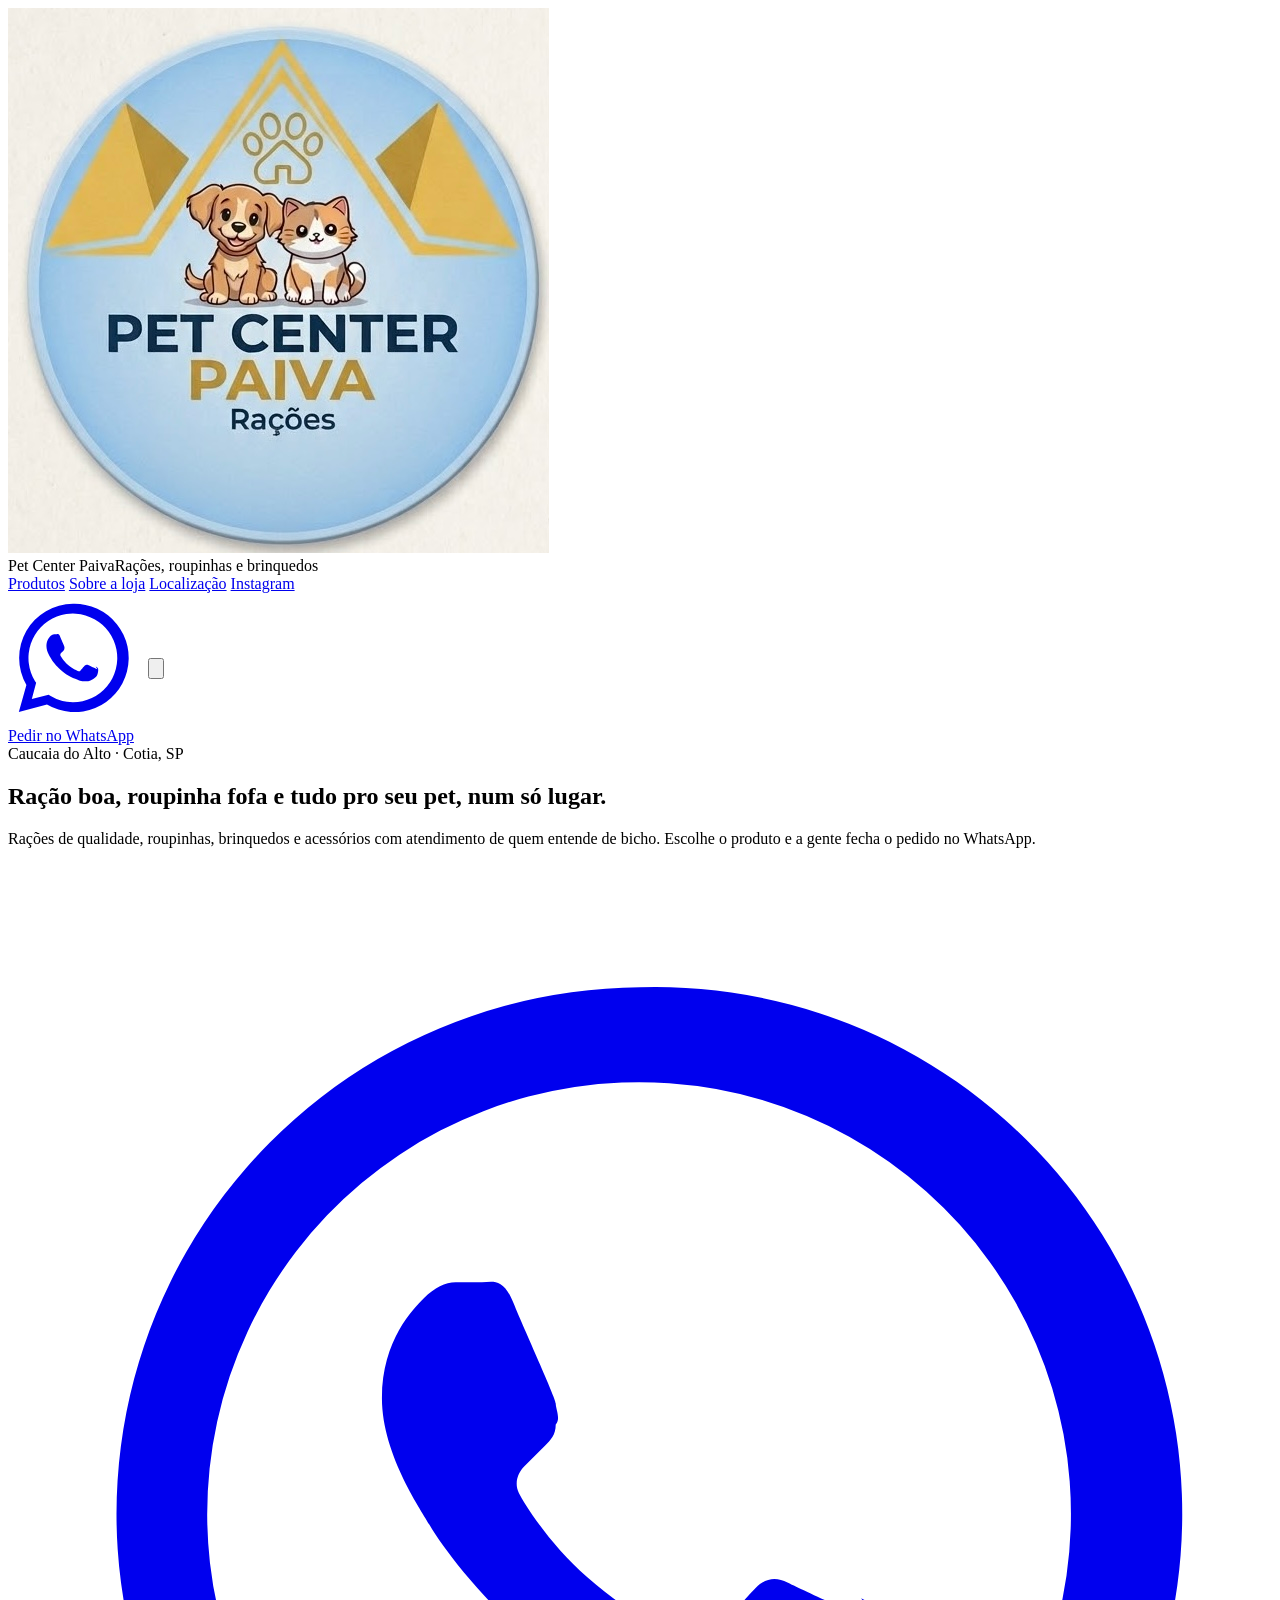
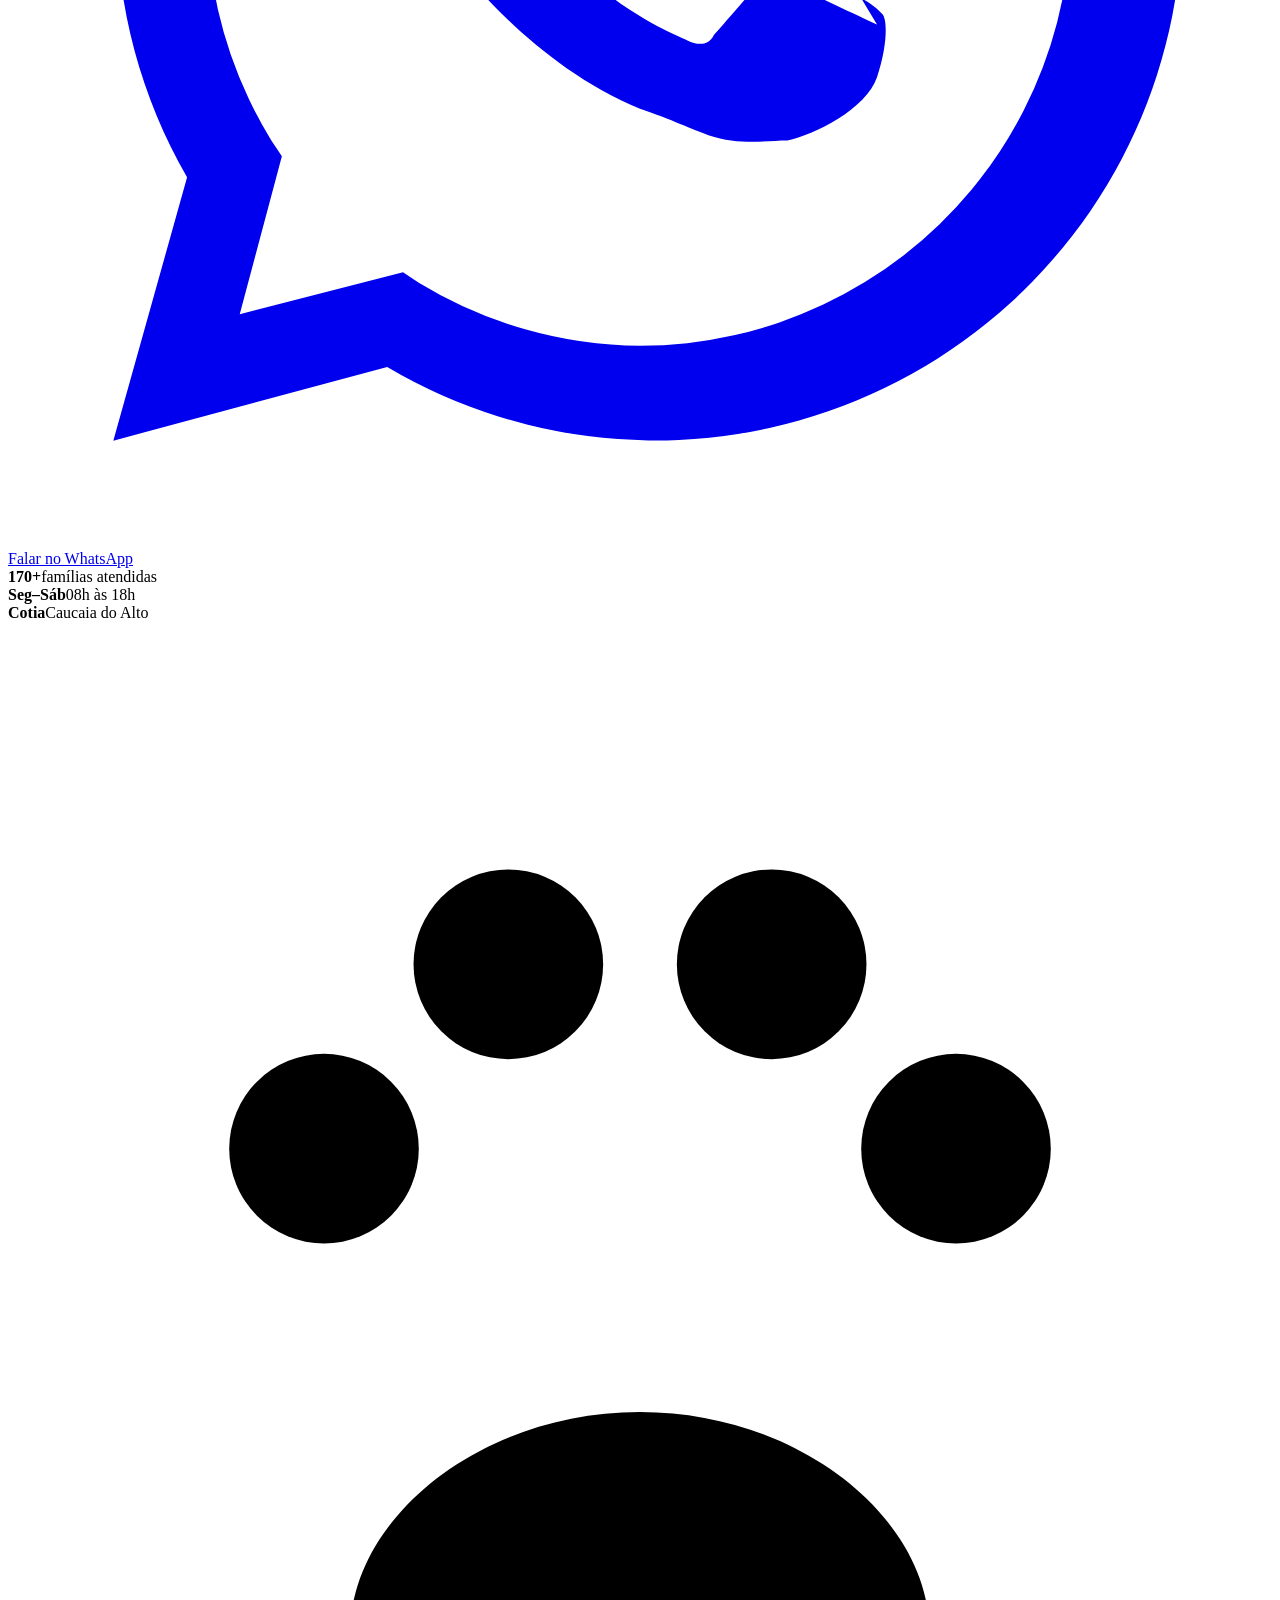
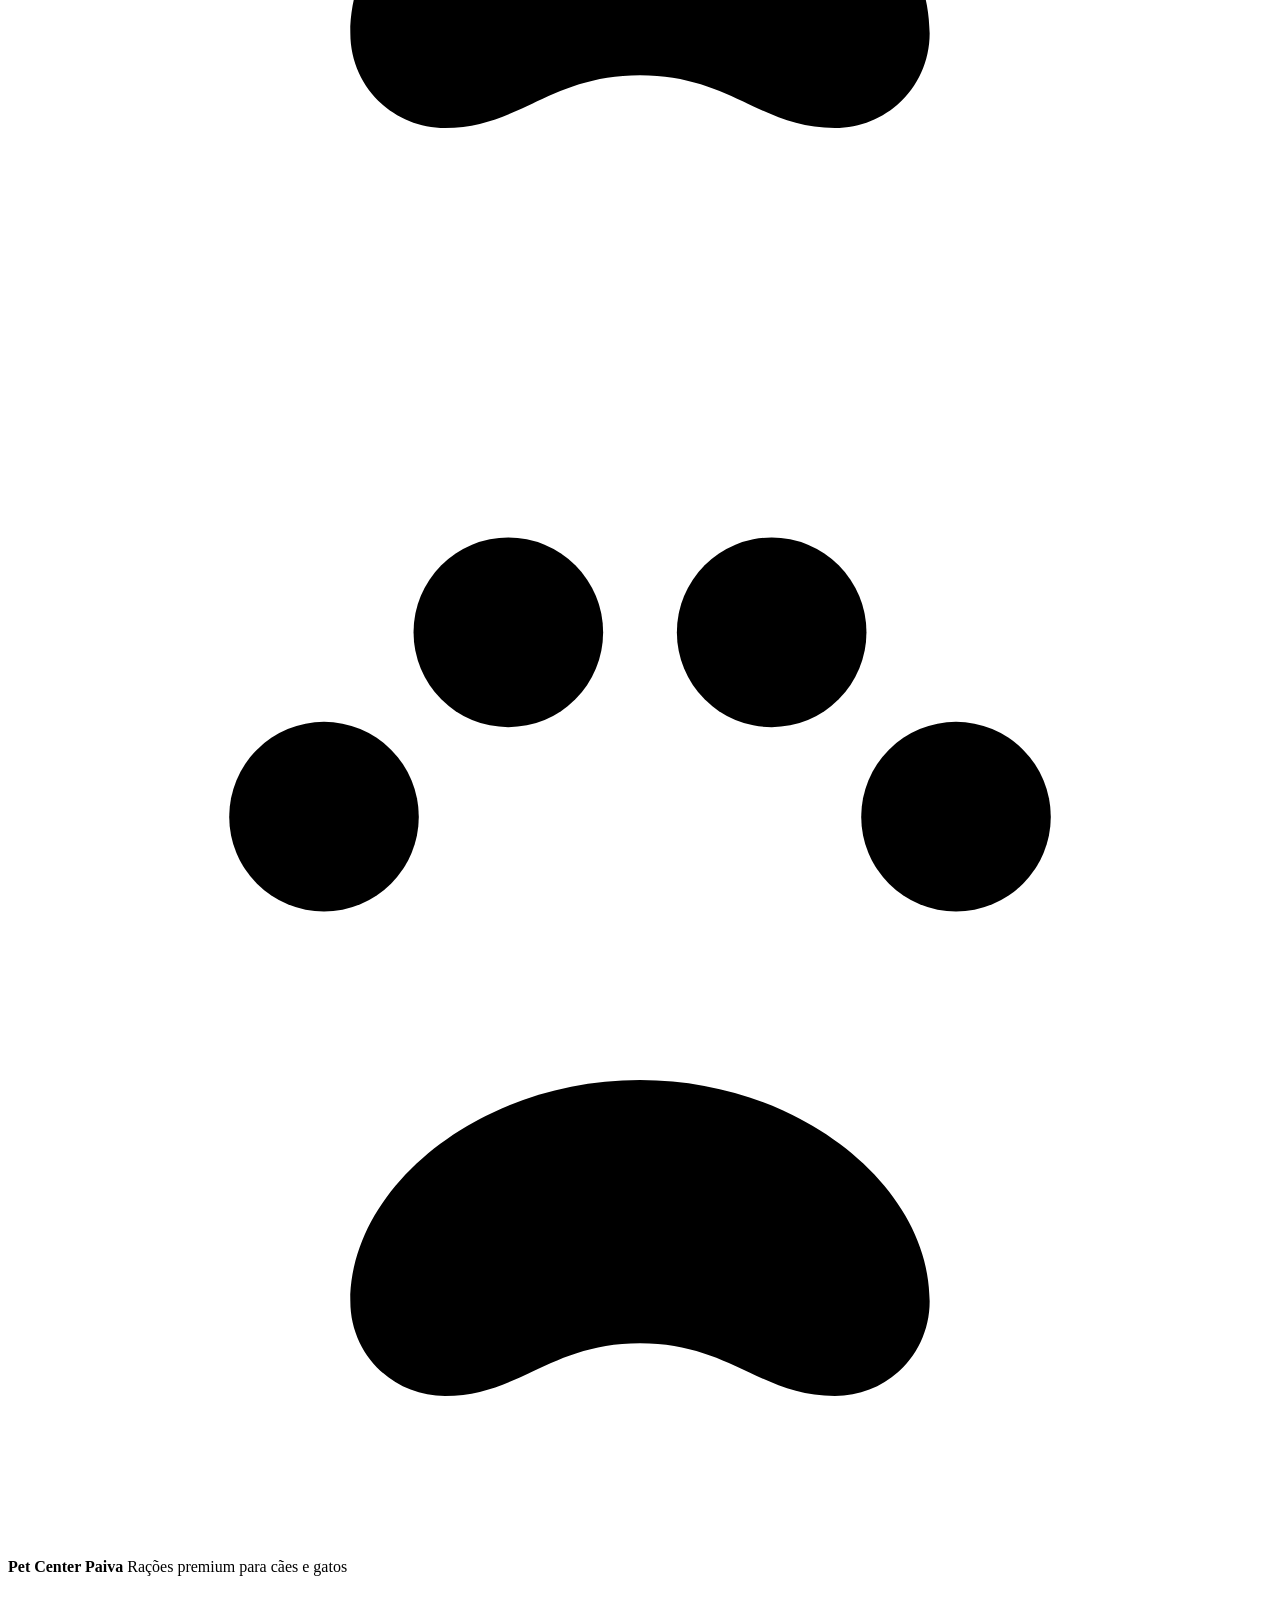
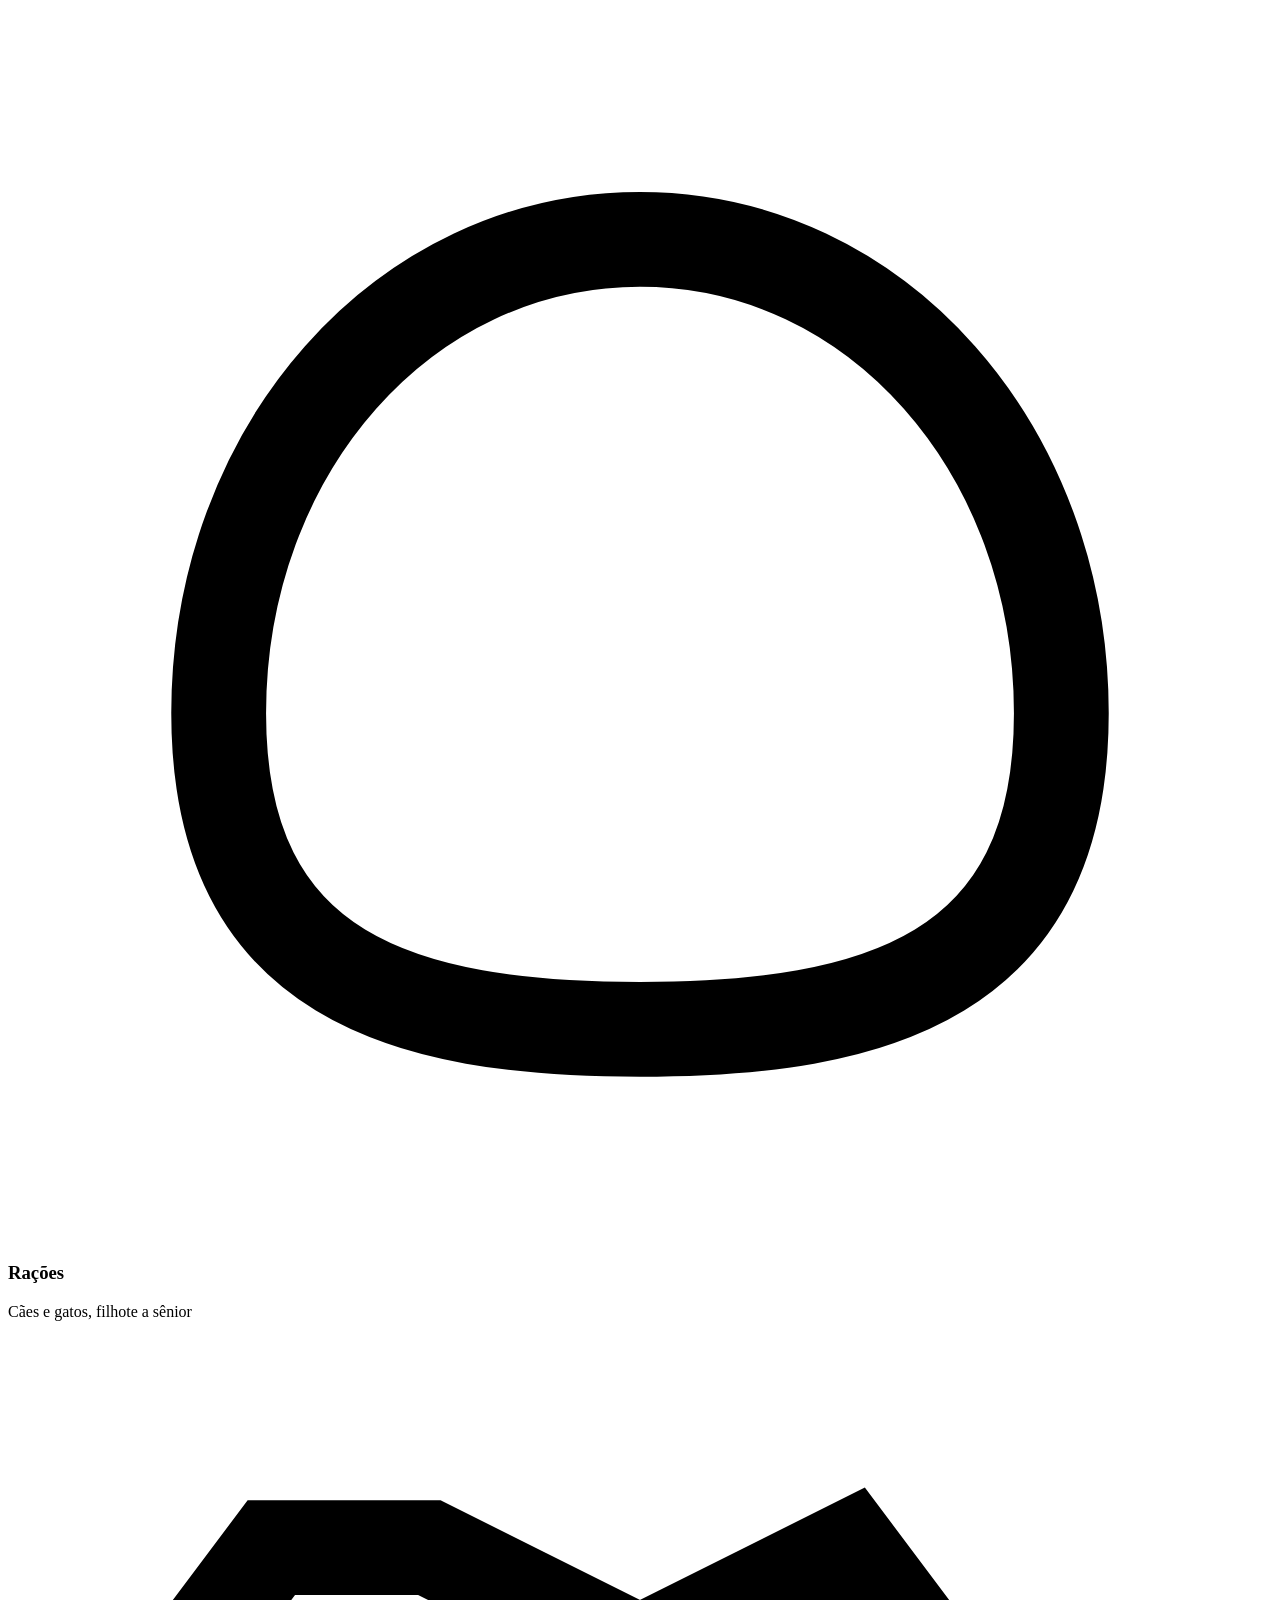
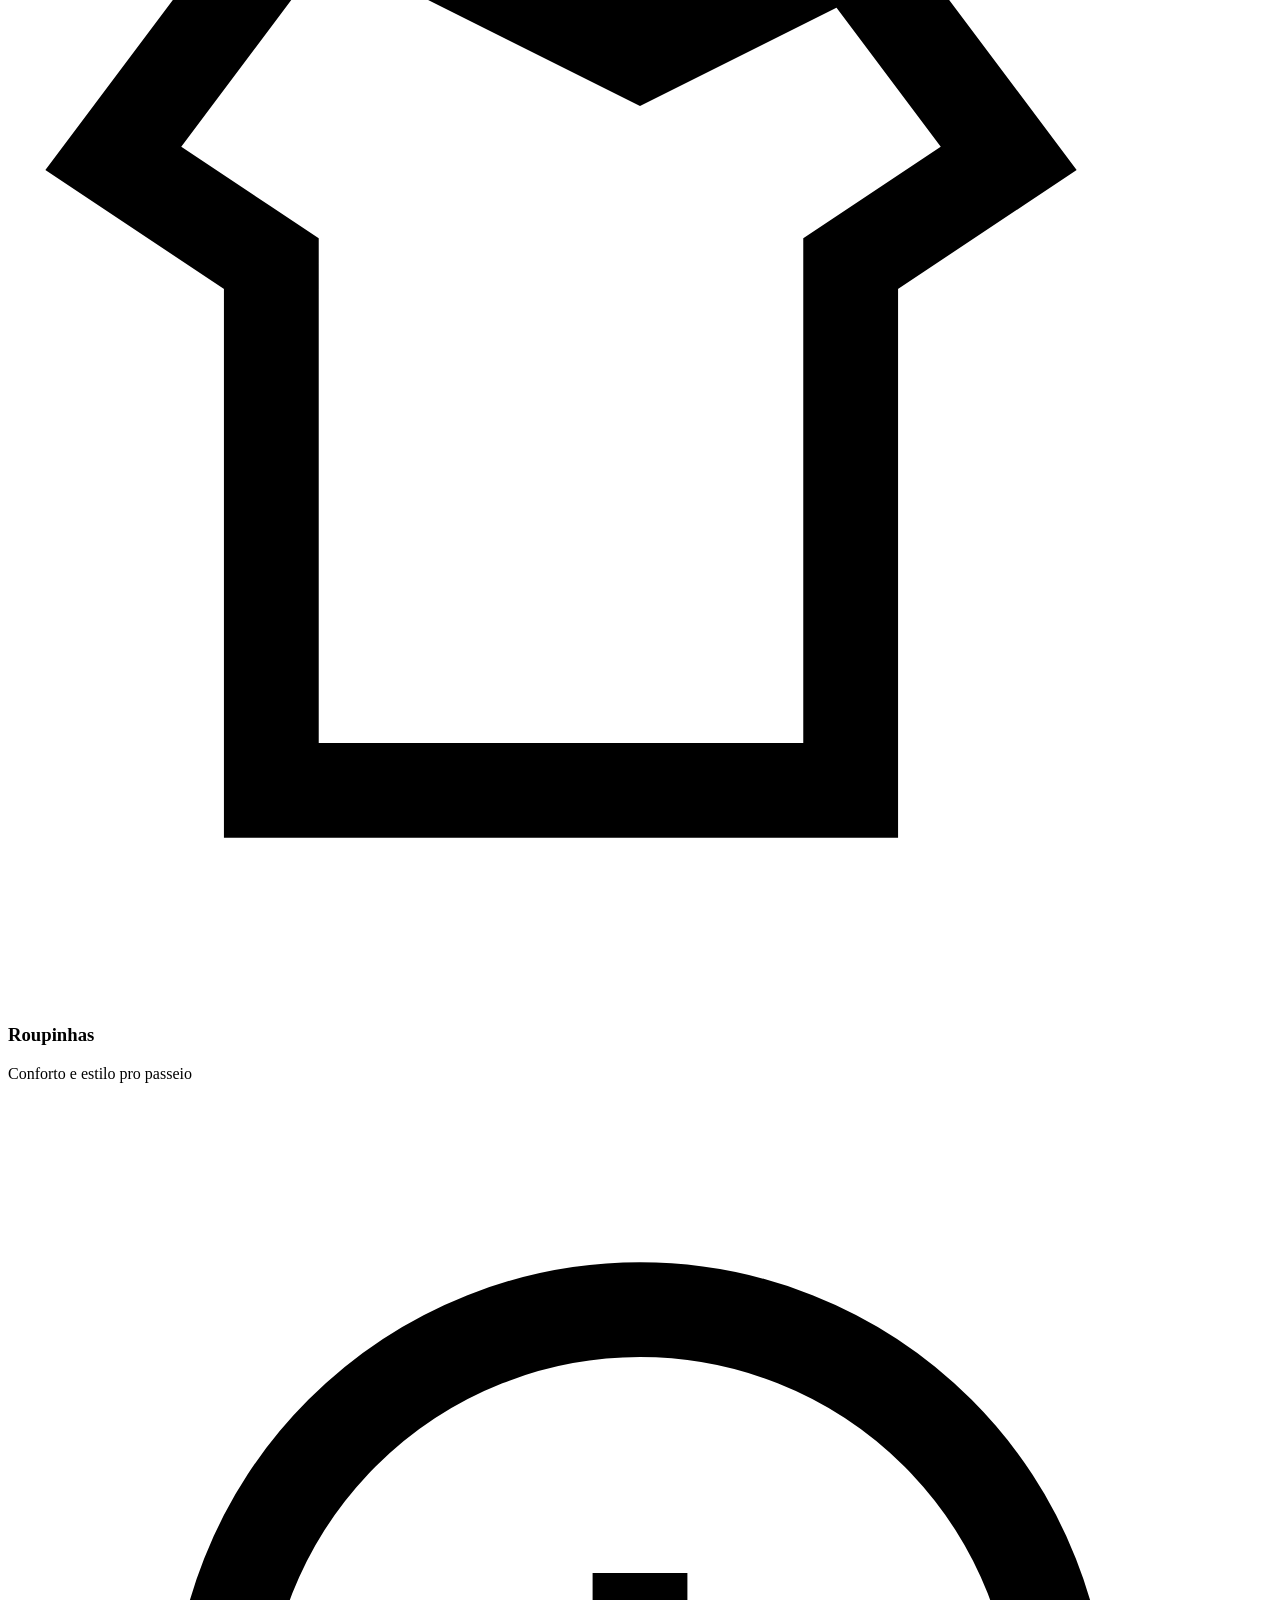
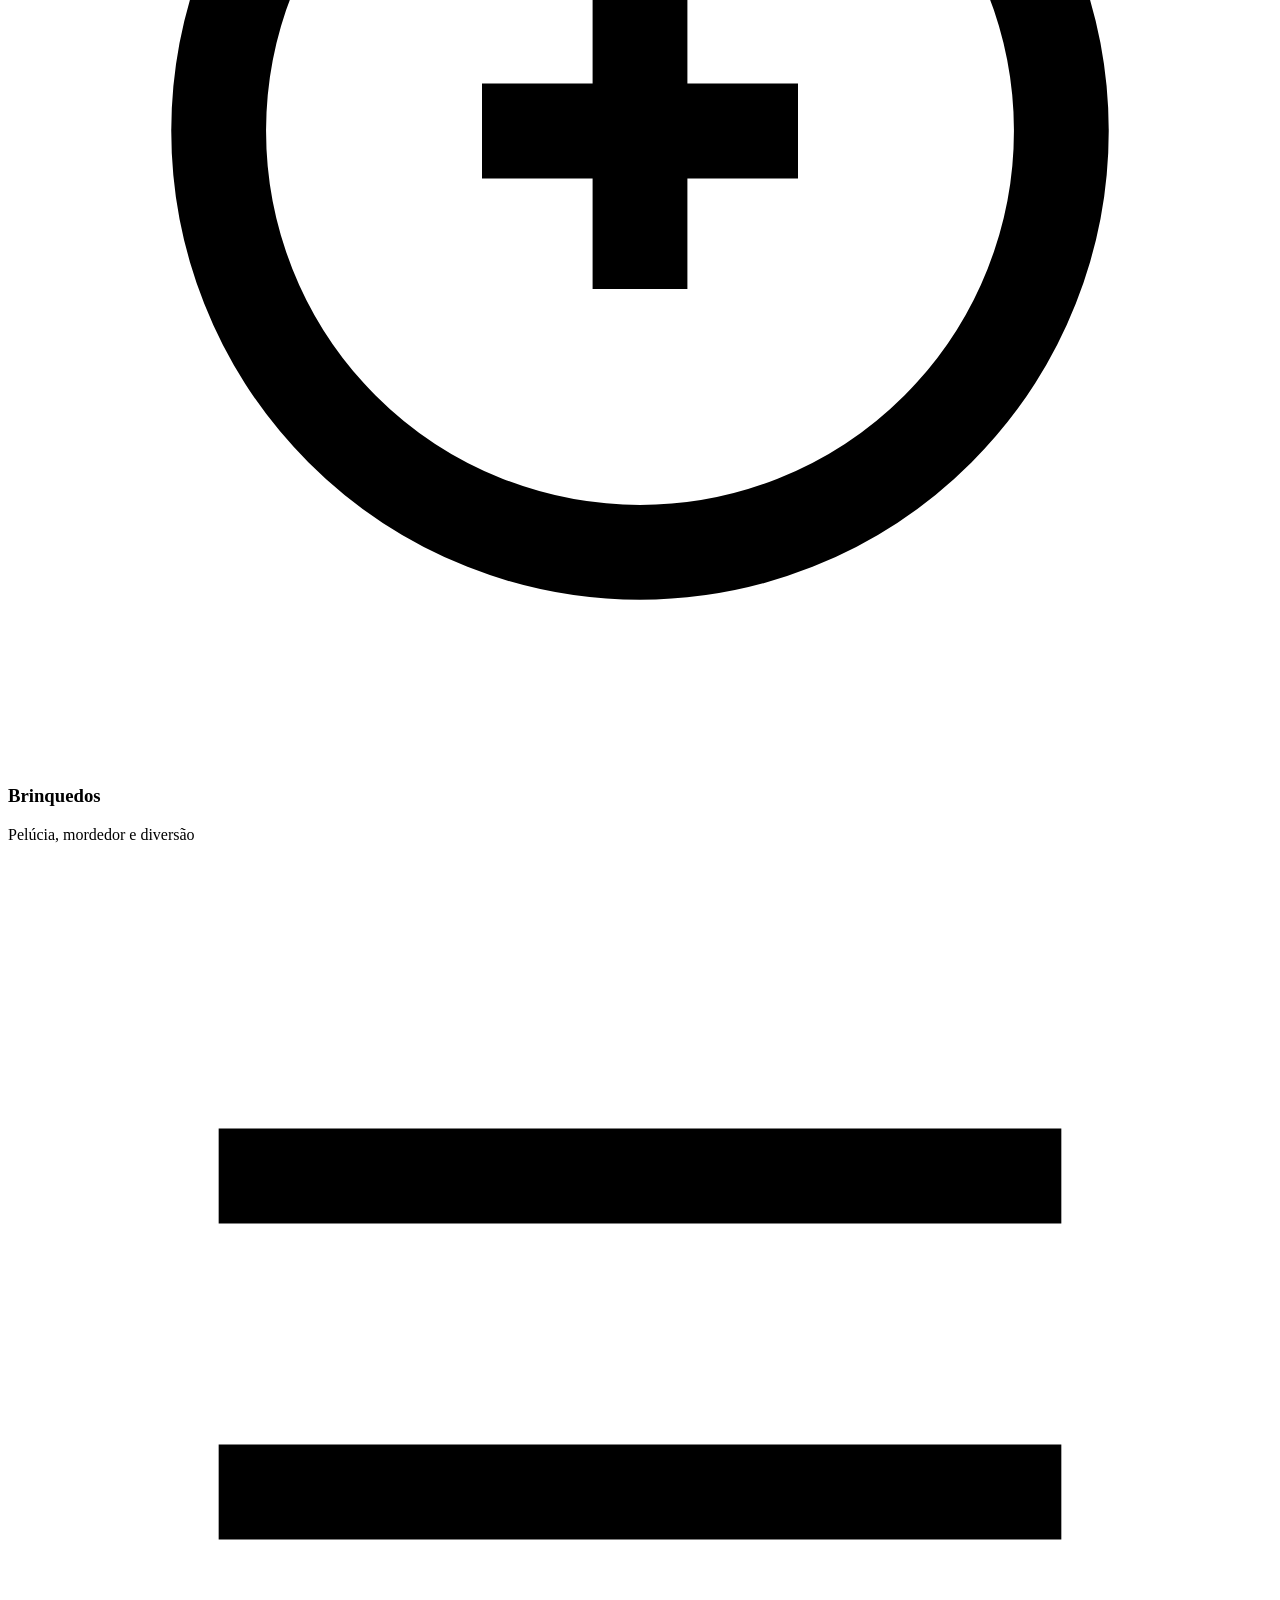
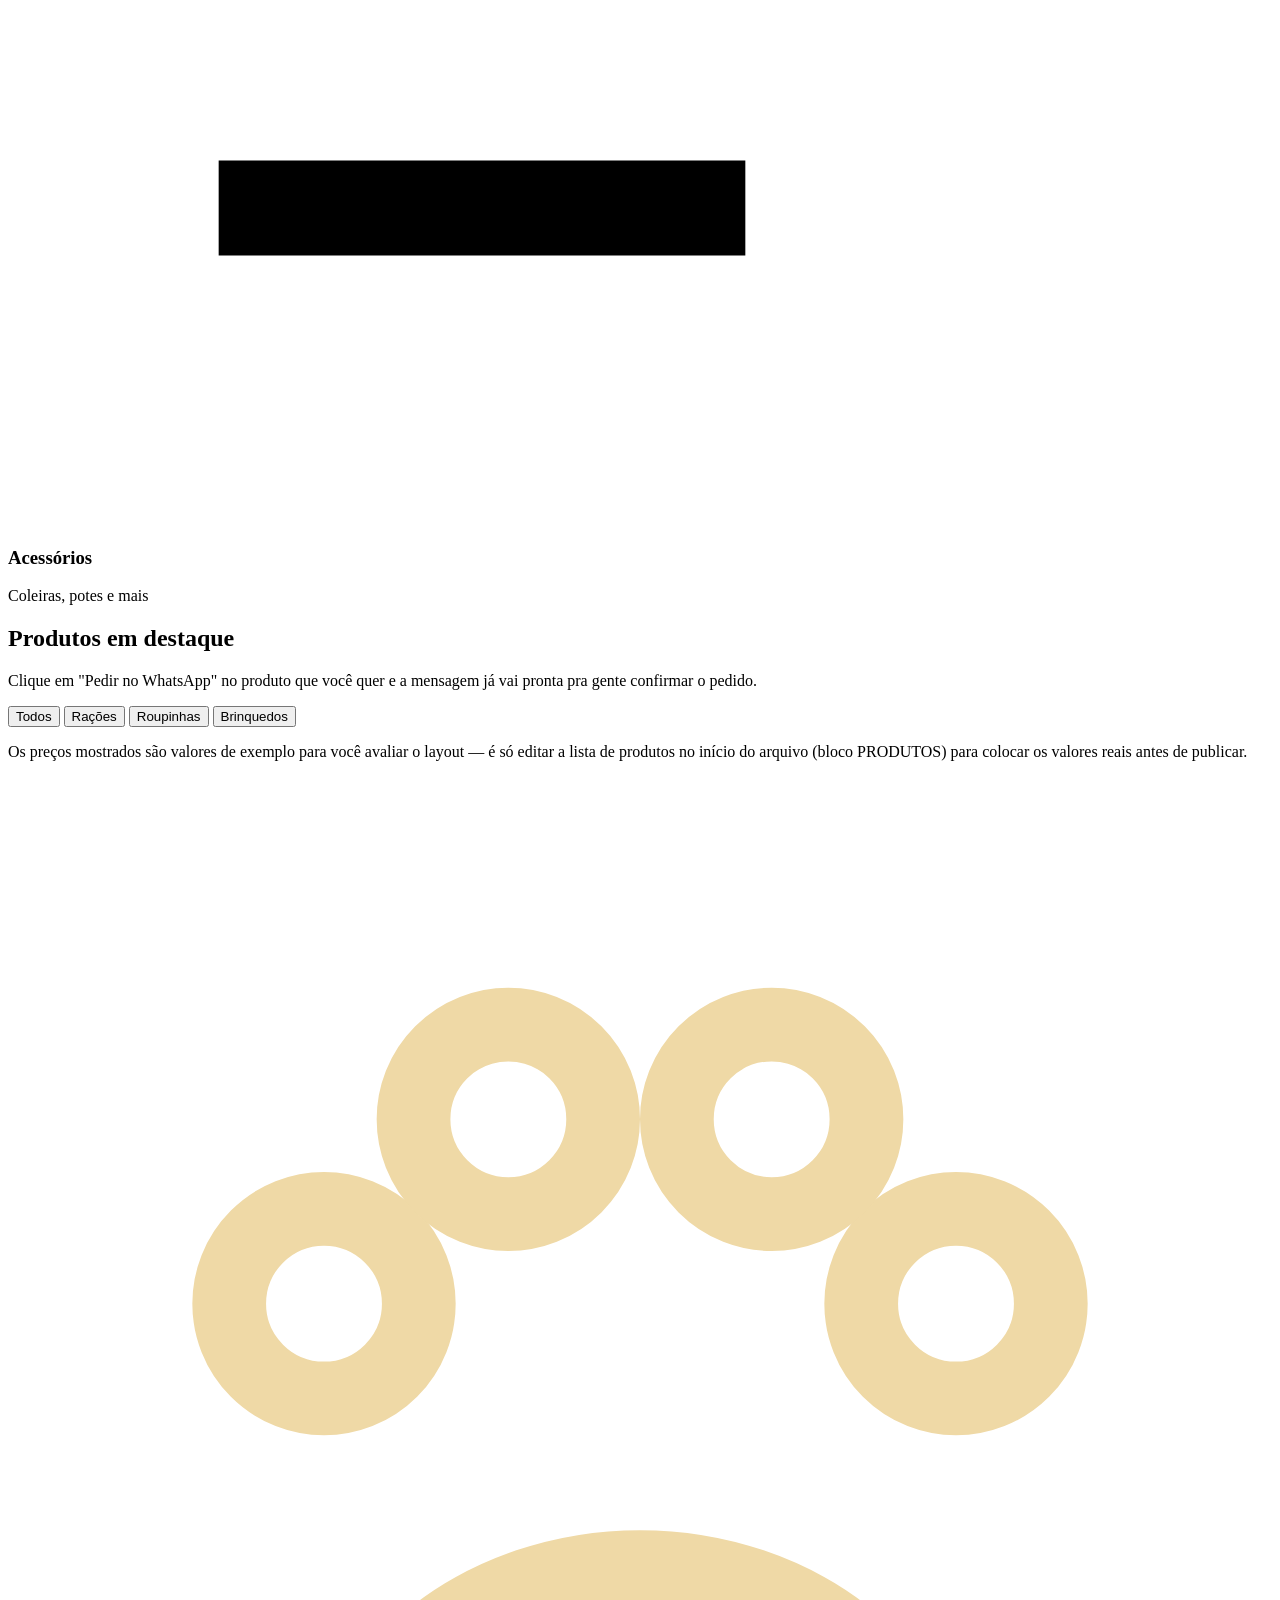
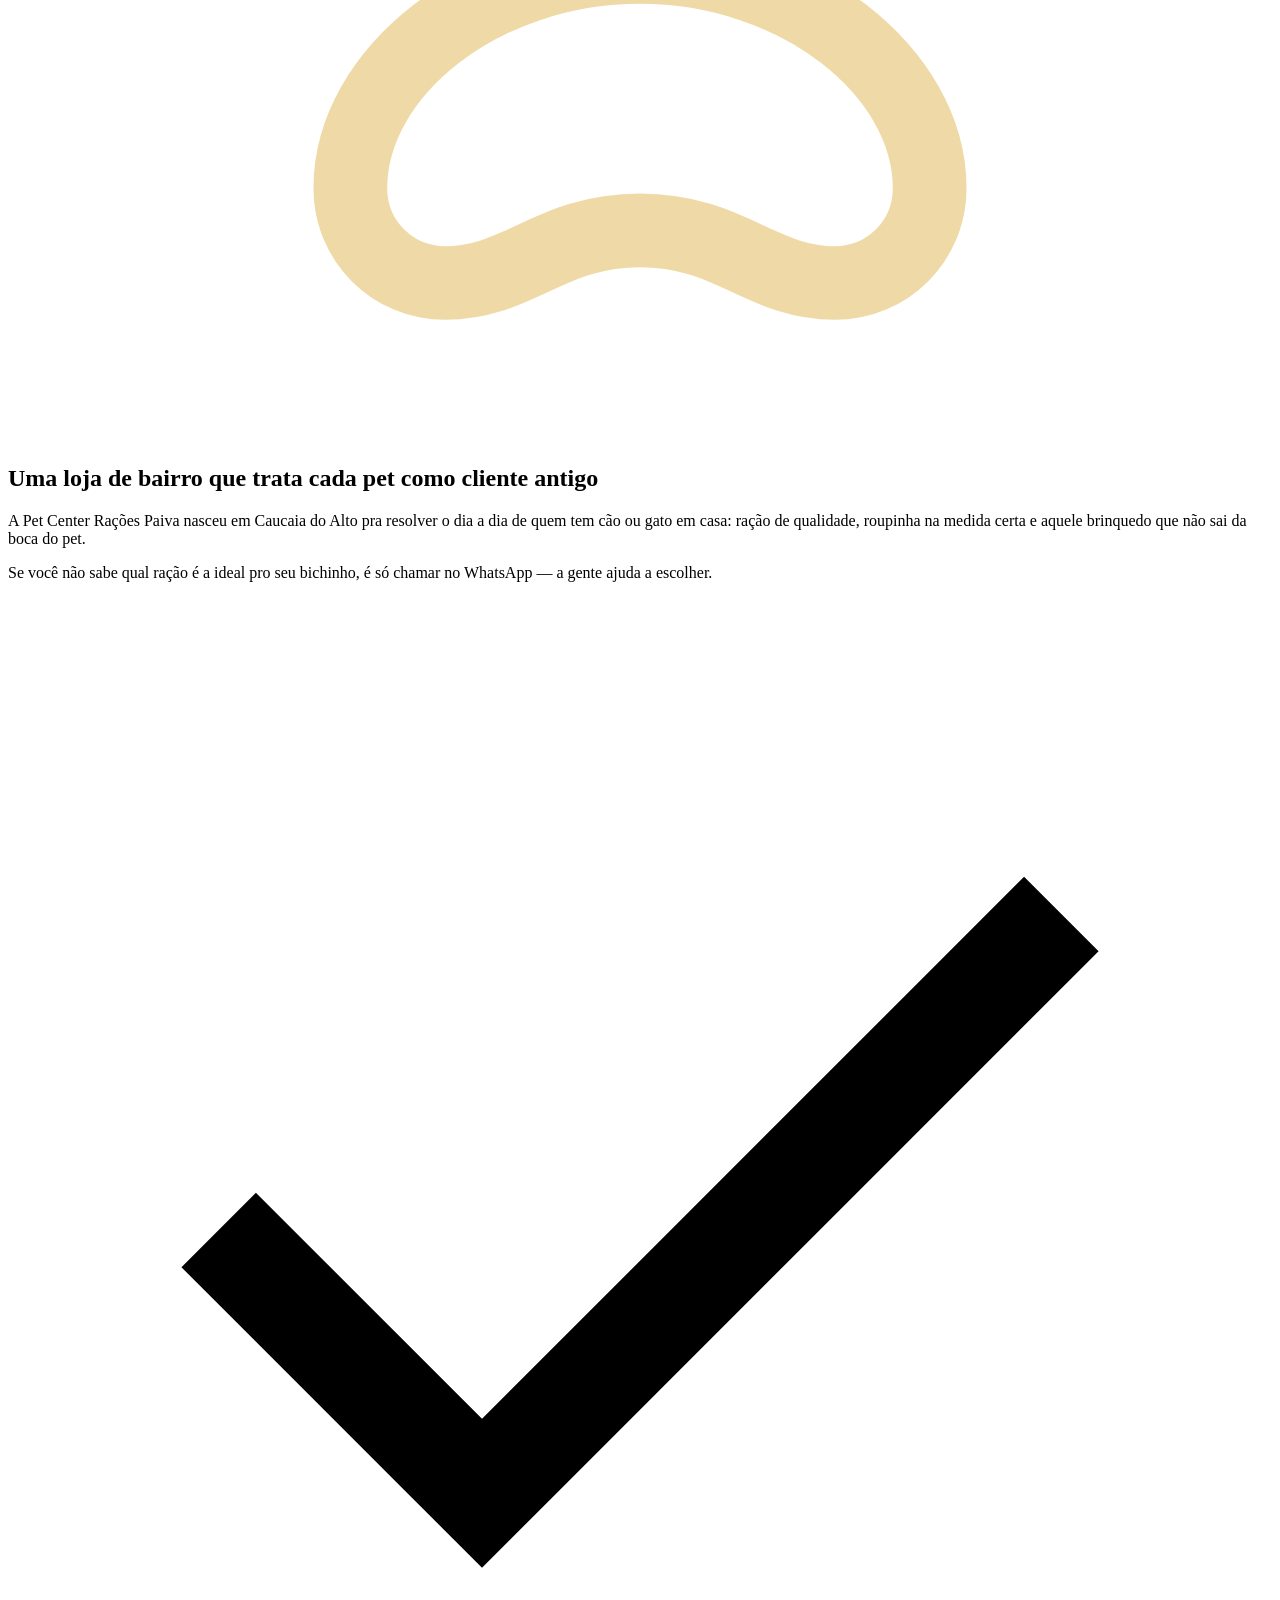
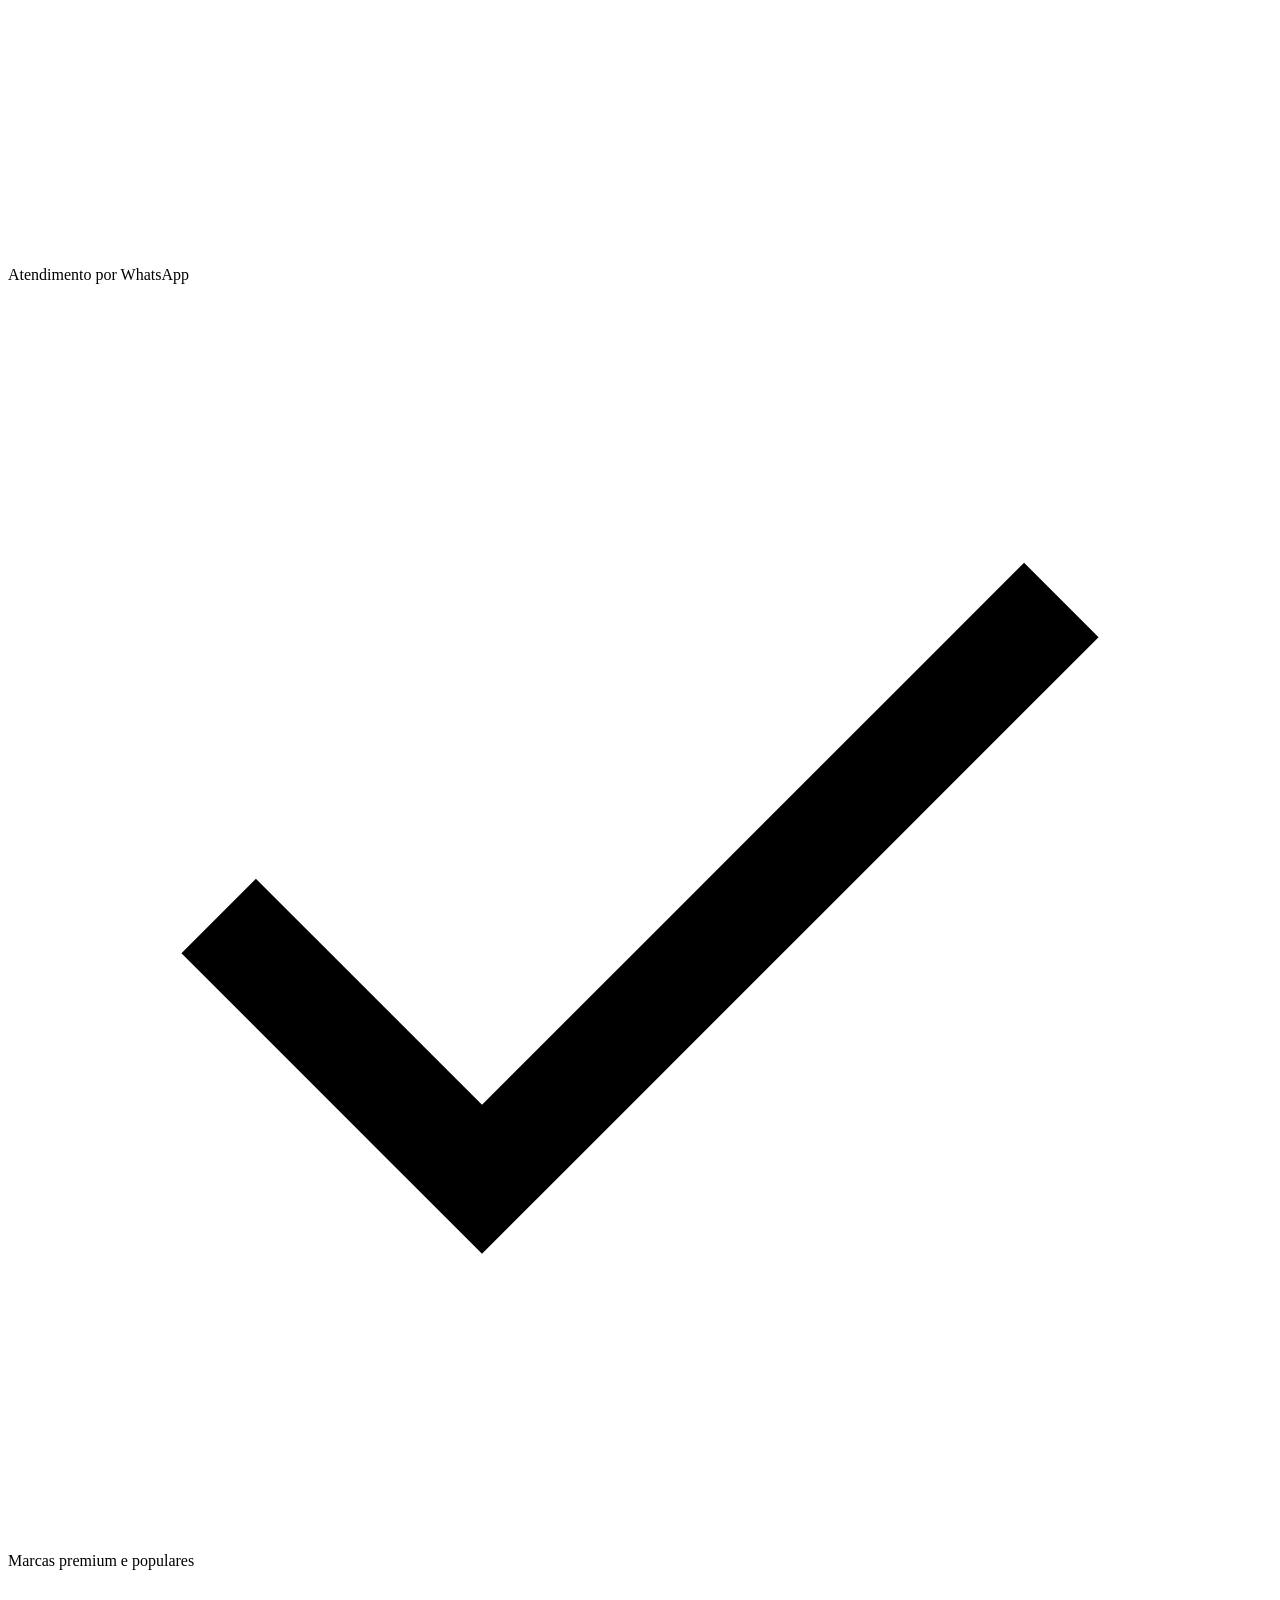
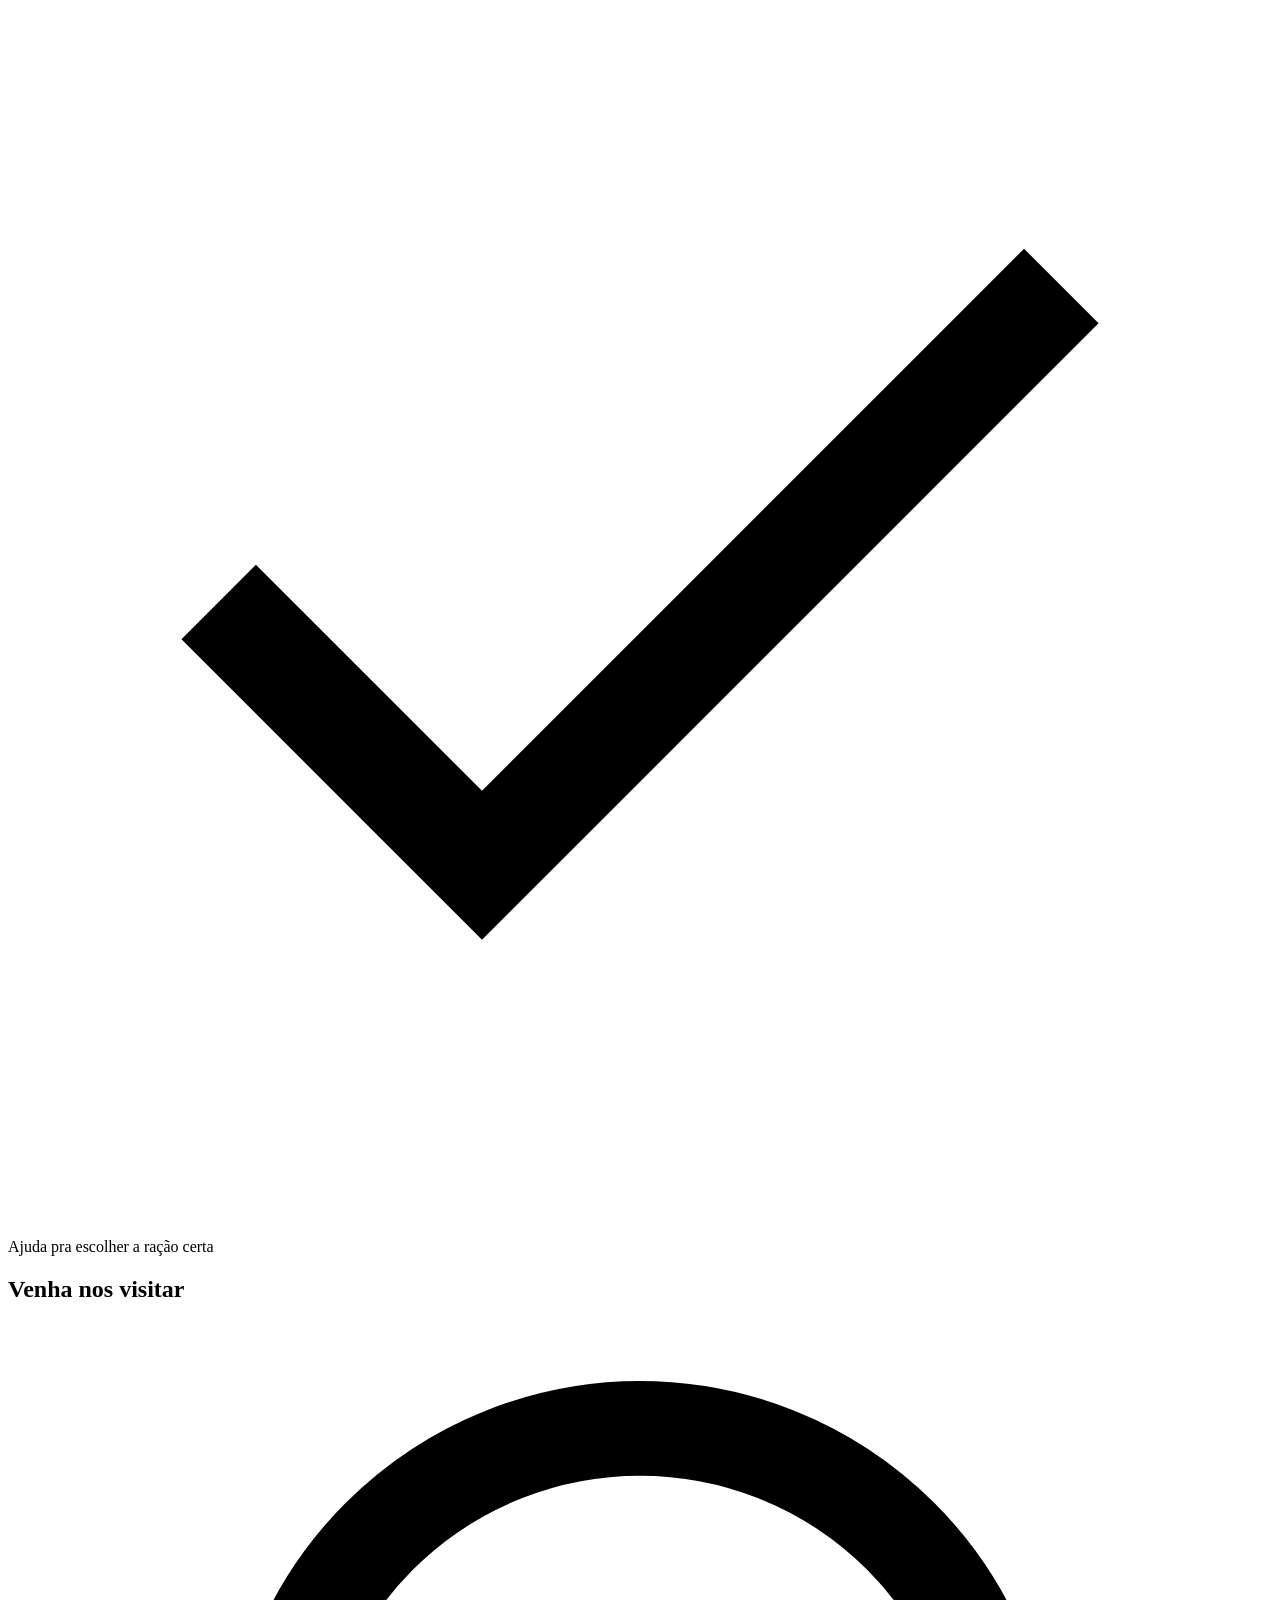
==== index.html @ d33957a7 "Criar index.html" ====
<!DOCTYPE html>
<html lang="pt-BR">
<head>
<meta charset="UTF-8">
<meta name="viewport" content="width=device-width, initial-scale=1.0">
<meta name="color-scheme" content="light only">
<title>Pet Center Rações Paiva — Caucaia do Alto, Cotia</title>
<meta name="description" content="Rações, roupinhas e brinquedos para cães e gatos em Caucaia do Alto, Cotia. Peça pelo WhatsApp.">
<link rel="preconnect" href="https://fonts.googleapis.com">
<link rel="preconnect" href="https://fonts.gstatic.com" crossorigin>
<link href="https://fonts.googleapis.com/css2?family=Bitter:wght@400;500;600;700&family=Karla:wght@400;500;600;700&display=swap" rel="stylesheet">
<link rel="stylesheet" href="css/style.css">
</head>
<body>

<header>
  <div class="header-inner">
    <div class="brand">
      <div class="brand-mark">
        <img src="[data-uri]" alt="Logo Pet Center Paiva">
      </div>
      <div class="brand-text">Pet Center Paiva<span>Rações, roupinhas e brinquedos</span></div>
    </div>

    <nav class="main-nav" id="mainNav">
      <a href="#produtos">Produtos</a>
      <a href="#sobre">Sobre a loja</a>
      <a href="#localizacao">Localização</a>
      <a href="https://instagram.com/pet_center_racoes_paiva_" target="_blank" rel="noopener">Instagram</a>
    </nav>

    <div style="display:flex; align-items:center; gap:10px">
      <a class="btn btn-clay" id="headerWhats" href="#" target="_blank" rel="noopener">
        <svg viewBox="0 0 24 24" fill="currentColor"><path d="M12 2a10 10 0 0 0-8.6 15L2 22l5.2-1.4A10 10 0 1 0 12 2zm0 18.2a8.2 8.2 0 0 1-4.2-1.2l-.3-.2-3.1.8.8-3-.2-.3A8.2 8.2 0 1 1 12 20.2zm4.5-6.1c-.2-.1-1.5-.7-1.7-.8-.2-.1-.4-.1-.6.1-.2.2-.7.8-.8.9-.1.2-.3.2-.5.1-.2-.1-1-.4-1.9-1.2-.7-.6-1.2-1.4-1.3-1.6-.1-.2 0-.4.1-.5l.4-.4c.1-.1.2-.2.2-.4.1-.1 0-.3 0-.4 0-.1-.6-1.4-.8-1.9-.2-.5-.4-.4-.6-.4h-.5c-.2 0-.4.1-.6.3-.2.2-.8.8-.8 1.9 0 1.1.8 2.2.9 2.4.1.2 1.6 2.5 4 3.5.6.2 1 .4 1.3.5.6.2 1.1.1 1.5.1.5-.1 1.5-.6 1.7-1.2.2-.6.2-1.1.1-1.2-.1-.1-.2-.2-.4-.3z"/></svg>
        Pedir no WhatsApp
      </a>
      <button class="nav-toggle" id="navToggle" aria-label="Abrir menu" aria-expanded="false">
        <svg viewBox="0 0 24 24" fill="none" stroke="var(--ink)" stroke-width="2"><path d="M4 7h16M4 12h16M4 17h16"/></svg>
      </button>
    </div>
  </div>
</header>

<section class="hero">
  <div class="hero-inner">
    <div>
      <span class="hero-eyebrow">Caucaia do Alto · Cotia, SP</span>
      <h1>Ração boa, roupinha fofa e tudo pro seu pet, num só lugar.</h1>
      <p class="lead">Rações de qualidade, roupinhas, brinquedos e acessórios com atendimento de quem entende de bicho. Escolhe o produto e a gente fecha o pedido no WhatsApp.</p>
      <div class="hero-cta">
        <a href="#produtos" class="btn btn-outline" style="border-color:#fff; color:#fff">Ver produtos</a>
        <a href="#" class="btn btn-clay whats-generic" target="_blank" rel="noopener">
          <svg viewBox="0 0 24 24" fill="currentColor"><path d="M12 2a10 10 0 0 0-8.6 15L2 22l5.2-1.4A10 10 0 1 0 12 2zm0 18.2a8.2 8.2 0 0 1-4.2-1.2l-.3-.2-3.1.8.8-3-.2-.3A8.2 8.2 0 1 1 12 20.2zm4.5-6.1c-.2-.1-1.5-.7-1.7-.8-.2-.1-.4-.1-.6.1-.2.2-.7.8-.8.9-.1.2-.3.2-.5.1-.2-.1-1-.4-1.9-1.2-.7-.6-1.2-1.4-1.3-1.6-.1-.2 0-.4.1-.5l.4-.4c.1-.1.2-.2.2-.4.1-.1 0-.3 0-.4 0-.1-.6-1.4-.8-1.9-.2-.5-.4-.4-.6-.4h-.5c-.2 0-.4.1-.6.3-.2.2-.8.8-.8 1.9 0 1.1.8 2.2.9 2.4.1.2 1.6 2.5 4 3.5.6.2 1 .4 1.3.5.6.2 1.1.1 1.5.1.5-.1 1.5-.6 1.7-1.2.2-.6.2-1.1.1-1.2-.1-.1-.2-.2-.4-.3z"/></svg>
          Falar no WhatsApp
        </a>
      </div>
      <div class="hero-facts">
        <div class="hero-fact"><strong>170+</strong>famílias atendidas</div>
        <div class="hero-fact"><strong>Seg–Sáb</strong>08h às 18h</div>
        <div class="hero-fact"><strong>Cotia</strong>Caucaia do Alto</div>
      </div>
    </div>
    <div class="hero-art">
      <div class="paw-deco paw1"><svg viewBox="0 0 24 24" fill="currentColor"><path d="M12 15c-3 0-5.5 2-5.5 4.2 0 1 .8 1.8 1.8 1.8 1.4 0 2-1 3.7-1s2.3 1 3.7 1c1 0 1.8-.8 1.8-1.8C17.5 17 15 15 12 15z"/><circle cx="6" cy="10" r="1.8"/><circle cx="18" cy="10" r="1.8"/><circle cx="9.5" cy="6.5" r="1.8"/><circle cx="14.5" cy="6.5" r="1.8"/></svg></div>
      <div class="paw-deco paw2"><svg viewBox="0 0 24 24" fill="currentColor"><path d="M12 15c-3 0-5.5 2-5.5 4.2 0 1 .8 1.8 1.8 1.8 1.4 0 2-1 3.7-1s2.3 1 3.7 1c1 0 1.8-.8 1.8-1.8C17.5 17 15 15 12 15z"/><circle cx="6" cy="10" r="1.8"/><circle cx="18" cy="10" r="1.8"/><circle cx="9.5" cy="6.5" r="1.8"/><circle cx="14.5" cy="6.5" r="1.8"/></svg></div>
      <div class="kibble-bag">
        <div class="label">
          <b>Pet Center Paiva</b>
          <span>Rações premium para cães e gatos</span>
        </div>
      </div>
    </div>
  </div>
</section>

<section class="cat-strip">
  <div class="cat-grid reveal">
    <div class="cat-card">
      <div class="cat-icon"><svg viewBox="0 0 24 24" fill="none" stroke="currentColor" stroke-width="1.8"><path d="M4 14c0-5 3.5-9 8-9s8 4 8 9-3.5 6-8 6-8-1-8-6z"/></svg></div>
      <div><h3>Rações</h3><p>Cães e gatos, filhote a sênior</p></div>
    </div>
    <div class="cat-card">
      <div class="cat-icon"><svg viewBox="0 0 24 24" fill="none" stroke="currentColor" stroke-width="1.8"><path d="M8 4l4 2 4-2 3 4-3 2v10H5V10L2 8l3-4z"/></svg></div>
      <div><h3>Roupinhas</h3><p>Conforto e estilo pro passeio</p></div>
    </div>
    <div class="cat-card">
      <div class="cat-icon"><svg viewBox="0 0 24 24" fill="none" stroke="currentColor" stroke-width="1.8"><circle cx="12" cy="12" r="8"/><path d="M9 12h6M12 9v6"/></svg></div>
      <div><h3>Brinquedos</h3><p>Pelúcia, mordedor e diversão</p></div>
    </div>
    <div class="cat-card">
      <div class="cat-icon"><svg viewBox="0 0 24 24" fill="none" stroke="currentColor" stroke-width="1.8"><path d="M4 6h16M4 12h16M4 18h10"/></svg></div>
      <div><h3>Acessórios</h3><p>Coleiras, potes e mais</p></div>
    </div>
  </div>
</section>

<section class="section" id="produtos">
  <div class="wrap">
    <div class="section-head reveal">
      <h2>Produtos em destaque</h2>
      <p>Clique em "Pedir no WhatsApp" no produto que você quer e a mensagem já vai pronta pra gente confirmar o pedido.</p>
    </div>

    <div class="filters" id="filters">
      <button class="filter-btn active" data-filter="todos">Todos</button>
      <button class="filter-btn" data-filter="racao">Rações</button>
      <button class="filter-btn" data-filter="roupa">Roupinhas</button>
      <button class="filter-btn" data-filter="brinquedo">Brinquedos</button>
    </div>

    <div class="product-grid" id="productGrid"></div>

    <p class="price-note">Os preços mostrados são valores de exemplo para você avaliar o layout — é só editar a lista de produtos no início do arquivo (bloco PRODUTOS) para colocar os valores reais antes de publicar.</p>
  </div>
</section>

<section class="about" id="sobre">
  <div class="about-inner reveal">
    <div class="about-photo">
      <svg viewBox="0 0 24 24" fill="none" stroke="#EFD9A6" stroke-width="1.4"><path d="M12 15c-3 0-5.5 2-5.5 4.2 0 1 .8 1.8 1.8 1.8 1.4 0 2-1 3.7-1s2.3 1 3.7 1c1 0 1.8-.8 1.8-1.8C17.5 17 15 15 12 15z"/><circle cx="6" cy="10" r="1.8"/><circle cx="18" cy="10" r="1.8"/><circle cx="9.5" cy="6.5" r="1.8"/><circle cx="14.5" cy="6.5" r="1.8"/></svg>
    </div>
    <div>
      <h2>Uma loja de bairro que trata cada pet como cliente antigo</h2>
      <p>A Pet Center Rações Paiva nasceu em Caucaia do Alto pra resolver o dia a dia de quem tem cão ou gato em casa: ração de qualidade, roupinha na medida certa e aquele brinquedo que não sai da boca do pet.</p>
      <p>Se você não sabe qual ração é a ideal pro seu bichinho, é só chamar no WhatsApp — a gente ajuda a escolher.</p>
      <div class="about-badges">
        <div class="about-badge"><svg viewBox="0 0 24 24" fill="none" stroke="currentColor" stroke-width="2"><path d="M20 6L9 17l-5-5"/></svg>Atendimento por WhatsApp</div>
        <div class="about-badge"><svg viewBox="0 0 24 24" fill="none" stroke="currentColor" stroke-width="2"><path d="M20 6L9 17l-5-5"/></svg>Marcas premium e populares</div>
        <div class="about-badge"><svg viewBox="0 0 24 24" fill="none" stroke="currentColor" stroke-width="2"><path d="M20 6L9 17l-5-5"/></svg>Ajuda pra escolher a ração certa</div>
      </div>
    </div>
  </div>
</section>

<section class="section" id="localizacao">
  <div class="location-inner reveal">
    <div class="location-info">
      <h2>Venha nos visitar</h2>
      <div class="info-row">
        <svg viewBox="0 0 24 24" fill="none" stroke="currentColor" stroke-width="1.8"><path d="M12 21s-7-7.2-7-12a7 7 0 0 1 14 0c0 4.8-7 12-7 12z"/><circle cx="12" cy="9" r="2.4"/></svg>
        <div><h4>Endereço</h4><p>Estrada da Água Espraiada, 2777 — Caucaia do Alto, Cotia — SP</p></div>
      </div>
      <div class="info-row">
        <svg viewBox="0 0 24 24" fill="none" stroke="currentColor" stroke-width="1.8"><circle cx="12" cy="12" r="9"/><path d="M12 7v5l3 3"/></svg>
        <div><h4>Horário</h4><p>Segunda a sábado, 08h às 18h (exemplo — confirme o horário real antes de publicar)</p></div>
      </div>
      <div class="info-row">
        <svg viewBox="0 0 24 24" fill="none" stroke="currentColor" stroke-width="1.8"><path d="M12 2a10 10 0 0 0-8.6 15L2 22l5.2-1.4A10 10 0 1 0 12 2z"/></svg>
        <div><h4>WhatsApp</h4><p>(11) 95610-9004</p></div>
      </div>
      <div class="info-row">
        <svg viewBox="0 0 24 24" fill="none" stroke="currentColor" stroke-width="1.8"><rect x="4" y="4" width="16" height="16" rx="4"/><circle cx="12" cy="12" r="3.2"/></svg>
        <div><h4>Instagram</h4><p>@pet_center_racoes_paiva_</p></div>
      </div>
    </div>
    <div class="map-frame">
      <iframe title="Mapa da loja" loading="lazy" referrerpolicy="no-referrer-when-downgrade"
        src="https://www.google.com/maps?q=Estrada+da+%C3%81gua+Espraiada+2777+Caucaia+do+Alto+Cotia+SP&output=embed"></iframe>
    </div>
  </div>
</section>

<footer>
  <div class="footer-inner">
    <div class="foot-col">
      <h3>Pet Center Paiva</h3>
      <p>Rações, roupinhas e brinquedos para cães e gatos em Caucaia do Alto, Cotia — SP.</p>
    </div>
    <div class="foot-col">
      <h3 style="font-size:0.95rem">Navegação</h3>
      <a href="#produtos">Produtos</a>
      <a href="#sobre">Sobre a loja</a>
      <a href="#localizacao">Localização</a>
    </div>
    <div class="foot-col">
      <h3 style="font-size:0.95rem">Fale com a gente</h3>
      <a href="#" id="footerWhats" target="_blank" rel="noopener">WhatsApp: (11) 95610-9004</a>
      <a href="https://instagram.com/pet_center_racoes_paiva_" target="_blank" rel="noopener">@pet_center_racoes_paiva_</a>
    </div>
  </div>
  <div class="footer-bottom">© <span id="year"></span> Pet Center Rações Paiva. Todos os direitos reservados.</div>
</footer>

<a class="whatsapp-fab whats-generic" href="#" target="_blank" rel="noopener" aria-label="Falar no WhatsApp">
  <svg viewBox="0 0 24 24" fill="currentColor"><path d="M12 2a10 10 0 0 0-8.6 15L2 22l5.2-1.4A10 10 0 1 0 12 2zm0 18.2a8.2 8.2 0 0 1-4.2-1.2l-.3-.2-3.1.8.8-3-.2-.3A8.2 8.2 0 1 1 12 20.2zm4.5-6.1c-.2-.1-1.5-.7-1.7-.8-.2-.1-.4-.1-.6.1-.2.2-.7.8-.8.9-.1.2-.3.2-.5.1-.2-.1-1-.4-1.9-1.2-.7-.6-1.2-1.4-1.3-1.6-.1-.2 0-.4.1-.5l.4-.4c.1-.1.2-.2.2-.4.1-.1 0-.3 0-.4 0-.1-.6-1.4-.8-1.9-.2-.5-.4-.4-.6-.4h-.5c-.2 0-.4.1-.6.3-.2.2-.8.8-.8 1.9 0 1.1.8 2.2.9 2.4.1.2 1.6 2.5 4 3.5.6.2 1 .4 1.3.5.6.2 1.1.1 1.5.1.5-.1 1.5-.6 1.7-1.2.2-.6.2-1.1.1-1.2-.1-.1-.2-.2-.4-.3z"/></svg>
</a>

<script src="js/script.js" defer></script>

</body>
</html>
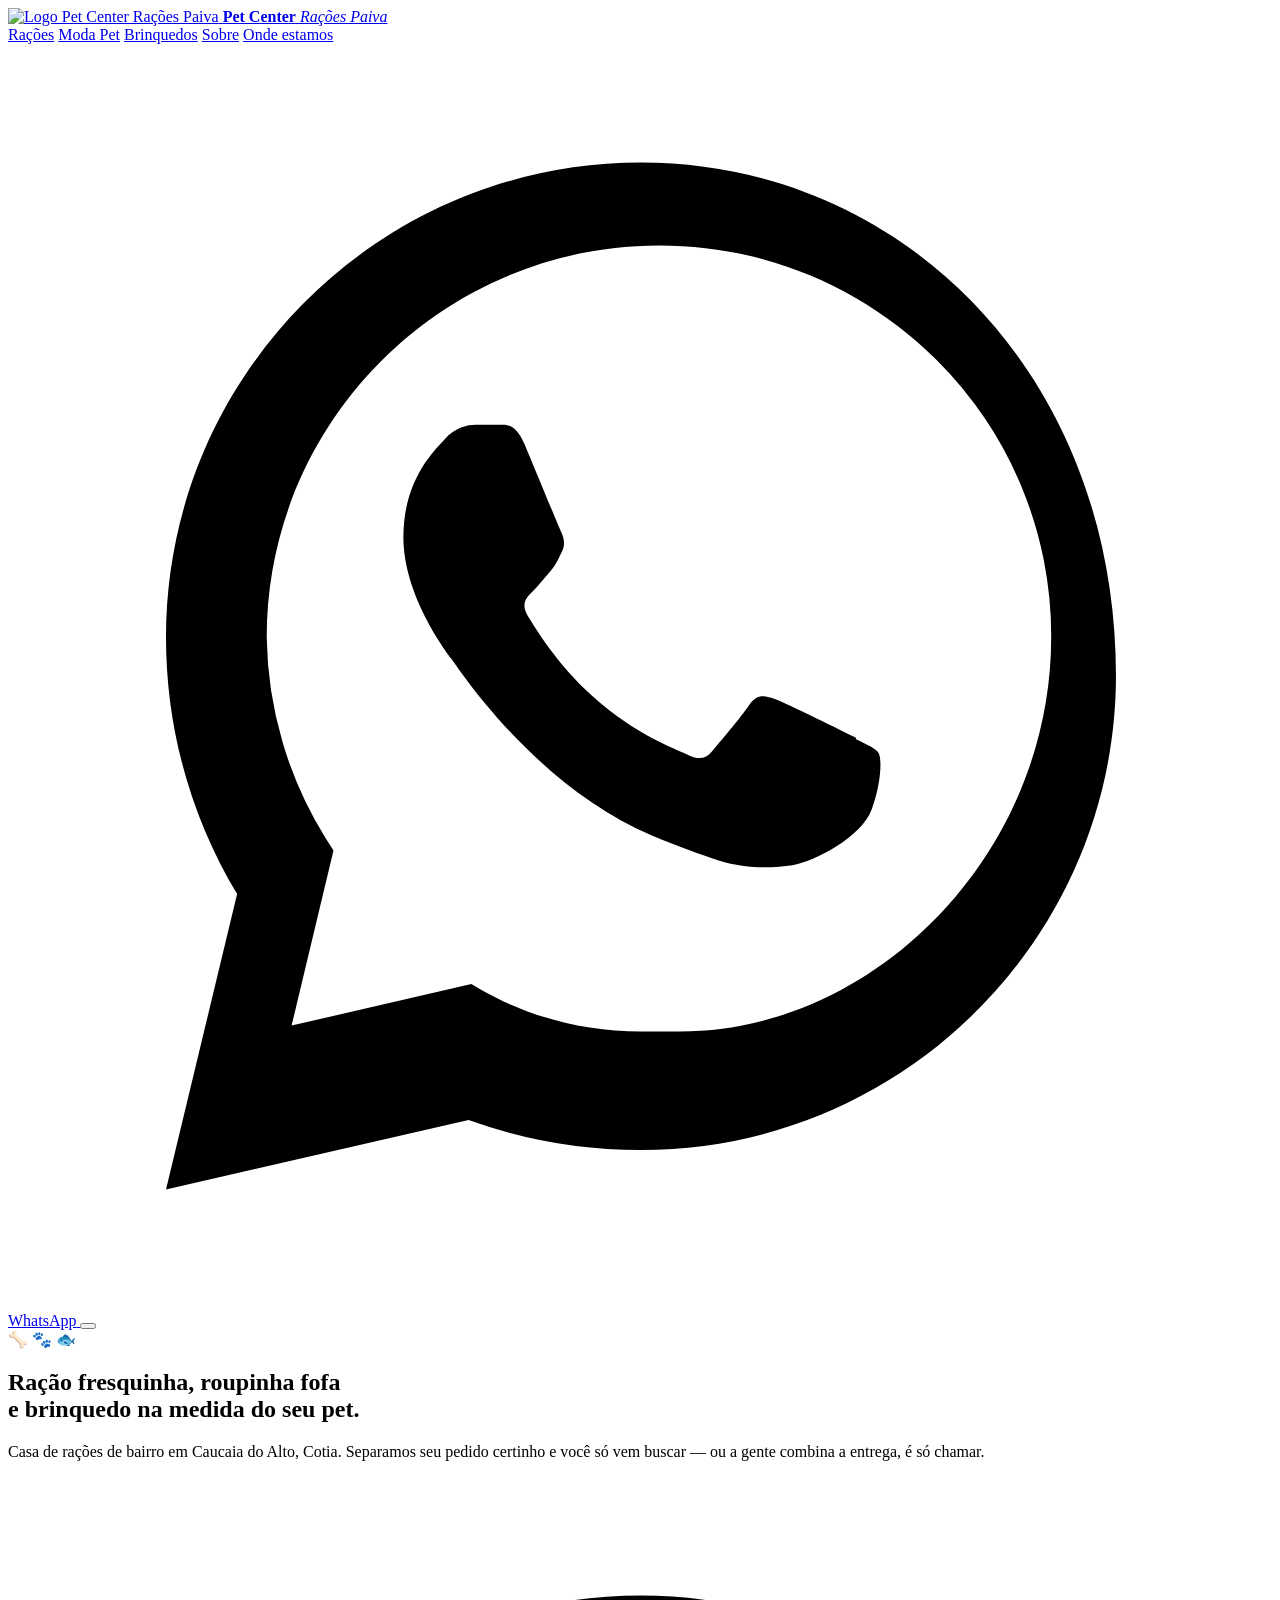
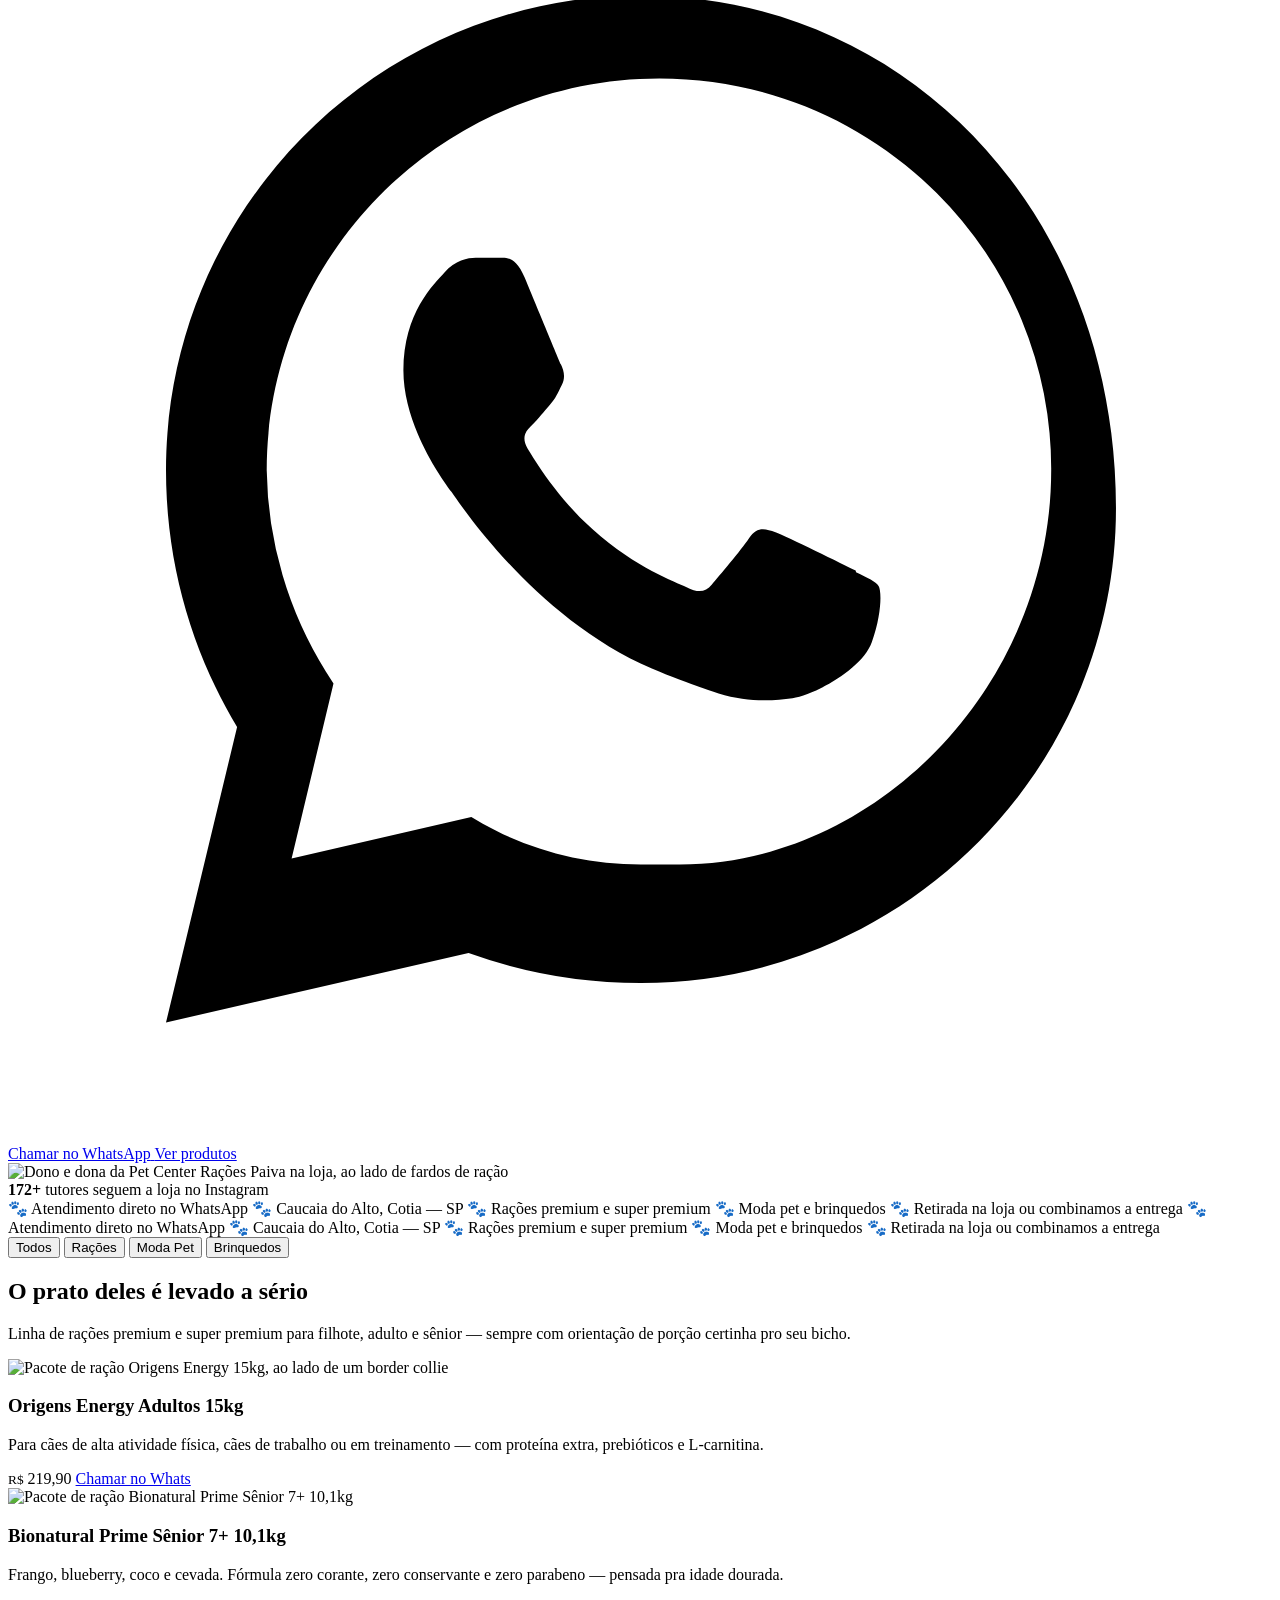
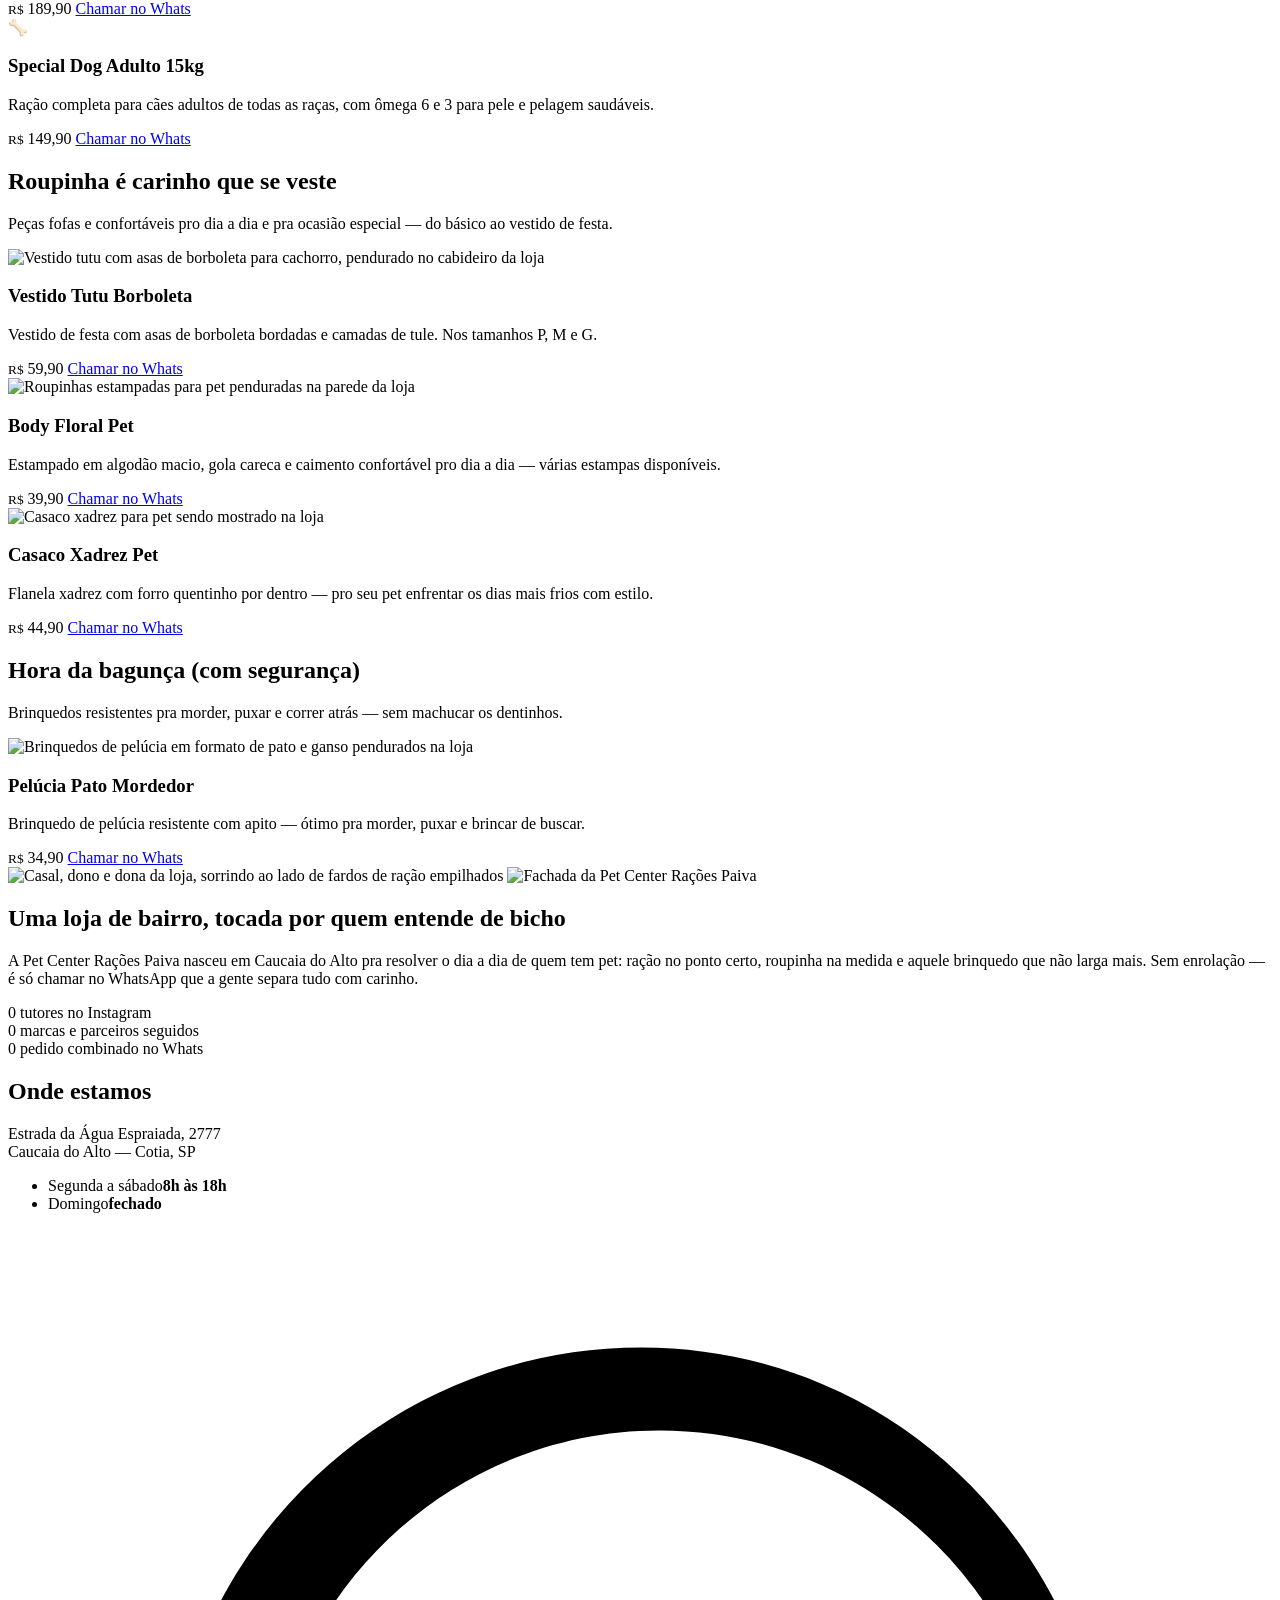
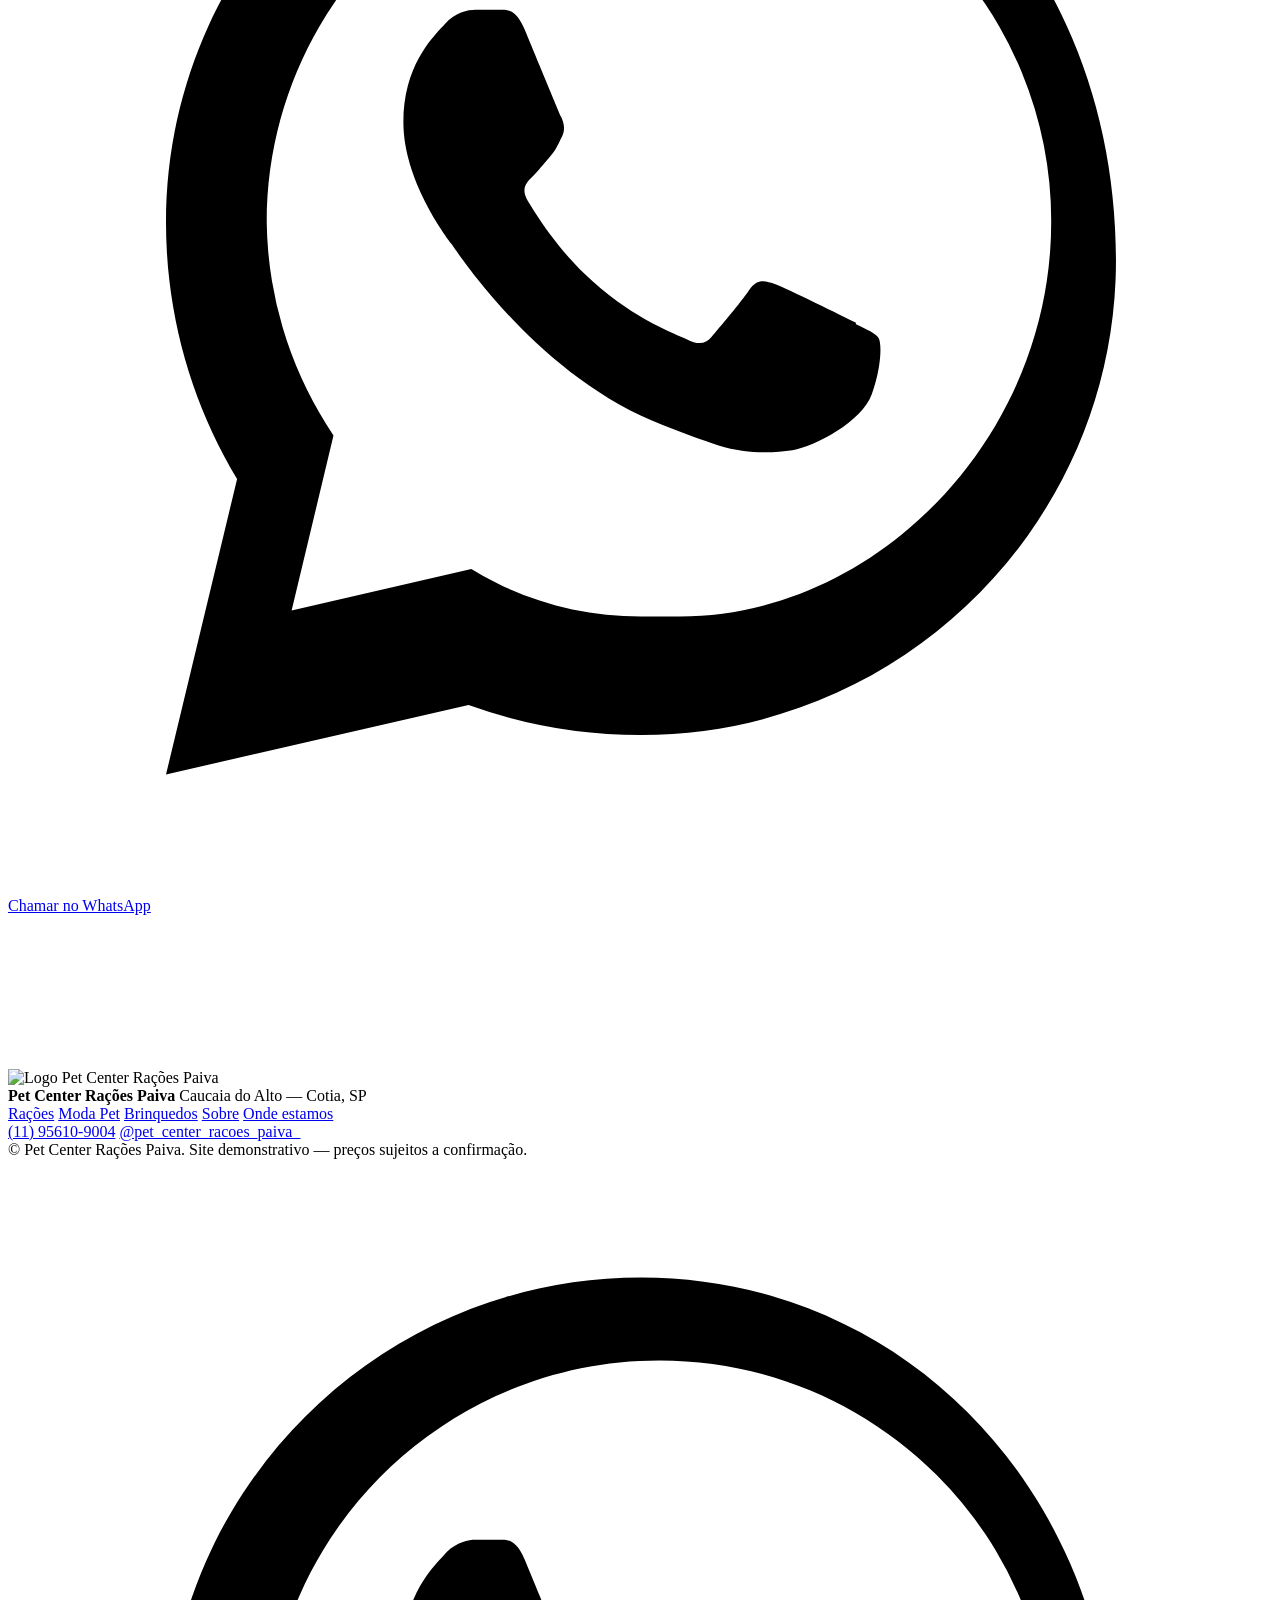
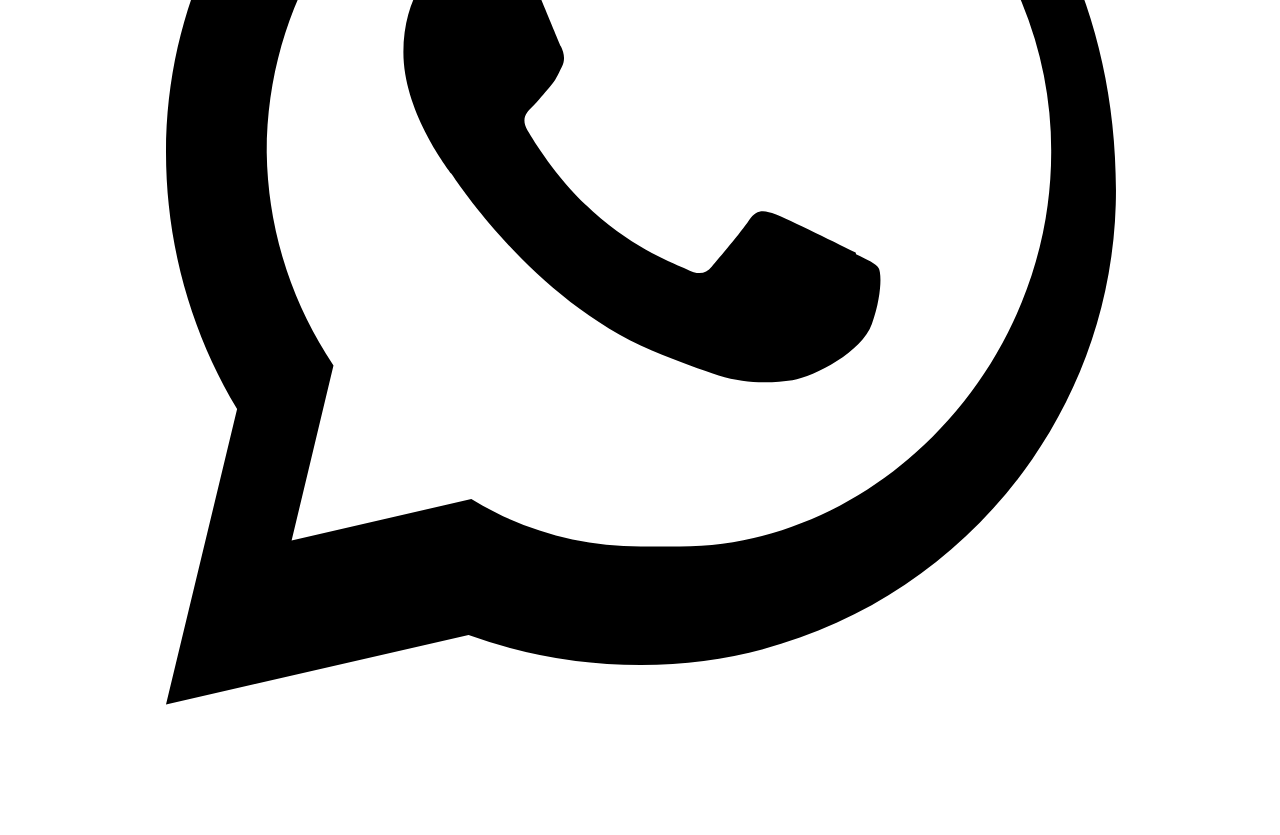
==== commit 8c4c56dd: "Criar index.html" ====
--- a/index.html
+++ b/index.html
@@ -3,189 +3,375 @@
 <head>
 <meta charset="UTF-8">
 <meta name="viewport" content="width=device-width, initial-scale=1.0">
-<meta name="color-scheme" content="light only">
 <title>Pet Center Rações Paiva — Caucaia do Alto, Cotia</title>
-<meta name="description" content="Rações, roupinhas e brinquedos para cães e gatos em Caucaia do Alto, Cotia. Peça pelo WhatsApp.">
+<meta name="description" content="Rações premium, moda pet e brinquedos em Caucaia do Alto, Cotia. Peça pelo WhatsApp e venha buscar na loja.">
+<link rel="icon" href="img/logo.png">
 <link rel="preconnect" href="https://fonts.googleapis.com">
 <link rel="preconnect" href="https://fonts.gstatic.com" crossorigin>
-<link href="https://fonts.googleapis.com/css2?family=Bitter:wght@400;500;600;700&family=Karla:wght@400;500;600;700&display=swap" rel="stylesheet">
+<link href="https://fonts.googleapis.com/css2?family=Baloo+2:wght@500;600;700;800&family=Manrope:wght@400;500;600;700;800&display=swap" rel="stylesheet">
 <link rel="stylesheet" href="css/style.css">
 </head>
 <body>
 
-<header>
-  <div class="header-inner">
-    <div class="brand">
-      <div class="brand-mark">
-        <img src="[data-uri]" alt="Logo Pet Center Paiva">
-      </div>
-      <div class="brand-text">Pet Center Paiva<span>Rações, roupinhas e brinquedos</span></div>
-    </div>
+<!-- ===== CABEÇALHO ===== -->
+<header class="site-header" id="siteHeader">
+  <div class="wrap header-inner">
+    <a href="#topo" class="brand">
+      <img src="img/logo.png" alt="Logo Pet Center Rações Paiva" class="brand-logo">
+      <span class="brand-text">
+        <strong>Pet Center</strong>
+        <em>Rações Paiva</em>
+      </span>
+    </a>
 
     <nav class="main-nav" id="mainNav">
-      <a href="#produtos">Produtos</a>
-      <a href="#sobre">Sobre a loja</a>
-      <a href="#localizacao">Localização</a>
-      <a href="https://instagram.com/pet_center_racoes_paiva_" target="_blank" rel="noopener">Instagram</a>
+      <a href="#racoes" data-nav>Rações</a>
+      <a href="#moda-pet" data-nav>Moda Pet</a>
+      <a href="#brinquedos" data-nav>Brinquedos</a>
+      <a href="#sobre" data-nav>Sobre</a>
+      <a href="#local" data-nav>Onde estamos</a>
     </nav>
 
-    <div style="display:flex; align-items:center; gap:10px">
-      <a class="btn btn-clay" id="headerWhats" href="#" target="_blank" rel="noopener">
-        <svg viewBox="0 0 24 24" fill="currentColor"><path d="M12 2a10 10 0 0 0-8.6 15L2 22l5.2-1.4A10 10 0 1 0 12 2zm0 18.2a8.2 8.2 0 0 1-4.2-1.2l-.3-.2-3.1.8.8-3-.2-.3A8.2 8.2 0 1 1 12 20.2zm4.5-6.1c-.2-.1-1.5-.7-1.7-.8-.2-.1-.4-.1-.6.1-.2.2-.7.8-.8.9-.1.2-.3.2-.5.1-.2-.1-1-.4-1.9-1.2-.7-.6-1.2-1.4-1.3-1.6-.1-.2 0-.4.1-.5l.4-.4c.1-.1.2-.2.2-.4.1-.1 0-.3 0-.4 0-.1-.6-1.4-.8-1.9-.2-.5-.4-.4-.6-.4h-.5c-.2 0-.4.1-.6.3-.2.2-.8.8-.8 1.9 0 1.1.8 2.2.9 2.4.1.2 1.6 2.5 4 3.5.6.2 1 .4 1.3.5.6.2 1.1.1 1.5.1.5-.1 1.5-.6 1.7-1.2.2-.6.2-1.1.1-1.2-.1-.1-.2-.2-.4-.3z"/></svg>
-        Pedir no WhatsApp
-      </a>
-      <button class="nav-toggle" id="navToggle" aria-label="Abrir menu" aria-expanded="false">
-        <svg viewBox="0 0 24 24" fill="none" stroke="var(--ink)" stroke-width="2"><path d="M4 7h16M4 12h16M4 17h16"/></svg>
-      </button>
-    </div>
+    <a class="btn btn-whats header-whats" target="_blank" rel="noopener"
+       href="https://wa.me/5511956109004?text=Oi!%20Vim%20pelo%20site%20e%20queria%20dar%20uma%20olhada%20nos%20produtos%20😊"
+       data-whats-track>
+      <svg viewBox="0 0 32 32" class="ico" aria-hidden="true"><path d="M16.02 3C9.4 3 4 8.38 4 15.02c0 2.38.66 4.6 1.8 6.5L4 29l7.66-1.76a12.9 12.9 0 0 0 4.36.76h.01c6.62 0 12.02-5.38 12.02-12.02C28.04 8.38 22.65 3 16.02 3zm0 22c-1.42 0-2.8-.36-4-1.03l-.29-.17-4.55 1.05 1.06-4.43-.19-.3a9.87 9.87 0 0 1-1.5-5.1c0-5.47 4.46-9.92 9.94-9.92 2.65 0 5.14 1.03 7.02 2.9a9.85 9.85 0 0 1 2.9 7.02c0 5.47-4.46 9.98-9.4 9.98zm5.44-7.44c-.3-.15-1.76-.87-2.03-.97-.27-.1-.47-.15-.67.15-.2.3-.77.97-.94 1.17-.17.2-.34.22-.64.07-.3-.15-1.25-.46-2.38-1.47-.88-.78-1.47-1.75-1.65-2.05-.17-.3-.02-.46.13-.6.13-.13.3-.34.44-.5.15-.17.2-.3.3-.5.1-.2.05-.37-.02-.52-.07-.15-.67-1.6-.92-2.2-.24-.57-.49-.5-.67-.5h-.57c-.2 0-.52.07-.79.37-.27.3-1.04 1.02-1.04 2.48s1.06 2.87 1.21 3.07c.15.2 2.09 3.2 5.08 4.48.71.3 1.26.49 1.69.63.71.22 1.36.19 1.87.12.57-.09 1.76-.72 2.01-1.42.25-.7.25-1.29.17-1.42-.07-.12-.27-.2-.57-.35z"/></svg>
+      <span>WhatsApp</span>
+    </a>
+
+    <button class="nav-toggle" id="navToggle" aria-label="Abrir menu" aria-expanded="false">
+      <span></span><span></span><span></span>
+    </button>
   </div>
 </header>
 
-<section class="hero">
-  <div class="hero-inner">
-    <div>
-      <span class="hero-eyebrow">Caucaia do Alto · Cotia, SP</span>
-      <h1>Ração boa, roupinha fofa e tudo pro seu pet, num só lugar.</h1>
-      <p class="lead">Rações de qualidade, roupinhas, brinquedos e acessórios com atendimento de quem entende de bicho. Escolhe o produto e a gente fecha o pedido no WhatsApp.</p>
-      <div class="hero-cta">
-        <a href="#produtos" class="btn btn-outline" style="border-color:#fff; color:#fff">Ver produtos</a>
-        <a href="#" class="btn btn-clay whats-generic" target="_blank" rel="noopener">
-          <svg viewBox="0 0 24 24" fill="currentColor"><path d="M12 2a10 10 0 0 0-8.6 15L2 22l5.2-1.4A10 10 0 1 0 12 2zm0 18.2a8.2 8.2 0 0 1-4.2-1.2l-.3-.2-3.1.8.8-3-.2-.3A8.2 8.2 0 1 1 12 20.2zm4.5-6.1c-.2-.1-1.5-.7-1.7-.8-.2-.1-.4-.1-.6.1-.2.2-.7.8-.8.9-.1.2-.3.2-.5.1-.2-.1-1-.4-1.9-1.2-.7-.6-1.2-1.4-1.3-1.6-.1-.2 0-.4.1-.5l.4-.4c.1-.1.2-.2.2-.4.1-.1 0-.3 0-.4 0-.1-.6-1.4-.8-1.9-.2-.5-.4-.4-.6-.4h-.5c-.2 0-.4.1-.6.3-.2.2-.8.8-.8 1.9 0 1.1.8 2.2.9 2.4.1.2 1.6 2.5 4 3.5.6.2 1 .4 1.3.5.6.2 1.1.1 1.5.1.5-.1 1.5-.6 1.7-1.2.2-.6.2-1.1.1-1.2-.1-.1-.2-.2-.4-.3z"/></svg>
-          Falar no WhatsApp
+<!-- ===== HERO ===== -->
+<section class="hero" id="topo">
+  <div class="hero-sky" aria-hidden="true">
+    <span class="cloud c1"></span>
+    <span class="cloud c2"></span>
+    <span class="bone b1">🦴</span>
+    <span class="bone b2">🐾</span>
+    <span class="bone b3">🐟</span>
+  </div>
+
+  <div class="wrap hero-inner">
+    <div class="hero-copy">
+      <h1 class="reveal-load">Ração fresquinha, roupinha fofa<br> e brinquedo na medida do seu pet.</h1>
+      <p class="hero-sub reveal-load">
+        Casa de rações de bairro em Caucaia do Alto, Cotia. Separamos seu pedido
+        certinho e você só vem buscar — ou a gente combina a entrega, é só chamar.
+      </p>
+      <div class="hero-cta reveal-load">
+        <a class="btn btn-whats btn-lg" target="_blank" rel="noopener"
+           href="https://wa.me/5511956109004?text=Oi!%20Vim%20pelo%20site%20e%20queria%20fazer%20um%20pedido%20😊"
+           data-whats-track>
+          <svg viewBox="0 0 32 32" class="ico" aria-hidden="true"><path d="M16.02 3C9.4 3 4 8.38 4 15.02c0 2.38.66 4.6 1.8 6.5L4 29l7.66-1.76a12.9 12.9 0 0 0 4.36.76h.01c6.62 0 12.02-5.38 12.02-12.02C28.04 8.38 22.65 3 16.02 3zm0 22c-1.42 0-2.8-.36-4-1.03l-.29-.17-4.55 1.05 1.06-4.43-.19-.3a9.87 9.87 0 0 1-1.5-5.1c0-5.47 4.46-9.92 9.94-9.92 2.65 0 5.14 1.03 7.02 2.9a9.85 9.85 0 0 1 2.9 7.02c0 5.47-4.46 9.98-9.4 9.98zm5.44-7.44c-.3-.15-1.76-.87-2.03-.97-.27-.1-.47-.15-.67.15-.2.3-.77.97-.94 1.17-.17.2-.34.22-.64.07-.3-.15-1.25-.46-2.38-1.47-.88-.78-1.47-1.75-1.65-2.05-.17-.3-.02-.46.13-.6.13-.13.3-.34.44-.5.15-.17.2-.3.3-.5.1-.2.05-.37-.02-.52-.07-.15-.67-1.6-.92-2.2-.24-.57-.49-.5-.67-.5h-.57c-.2 0-.52.07-.79.37-.27.3-1.04 1.02-1.04 2.48s1.06 2.87 1.21 3.07c.15.2 2.09 3.2 5.08 4.48.71.3 1.26.49 1.69.63.71.22 1.36.19 1.87.12.57-.09 1.76-.72 2.01-1.42.25-.7.25-1.29.17-1.42-.07-.12-.27-.2-.57-.35z"/></svg>
+          <span>Chamar no WhatsApp</span>
         </a>
-      </div>
-      <div class="hero-facts">
-        <div class="hero-fact"><strong>170+</strong>famílias atendidas</div>
-        <div class="hero-fact"><strong>Seg–Sáb</strong>08h às 18h</div>
-        <div class="hero-fact"><strong>Cotia</strong>Caucaia do Alto</div>
-      </div>
-    </div>
-    <div class="hero-art">
-      <div class="paw-deco paw1"><svg viewBox="0 0 24 24" fill="currentColor"><path d="M12 15c-3 0-5.5 2-5.5 4.2 0 1 .8 1.8 1.8 1.8 1.4 0 2-1 3.7-1s2.3 1 3.7 1c1 0 1.8-.8 1.8-1.8C17.5 17 15 15 12 15z"/><circle cx="6" cy="10" r="1.8"/><circle cx="18" cy="10" r="1.8"/><circle cx="9.5" cy="6.5" r="1.8"/><circle cx="14.5" cy="6.5" r="1.8"/></svg></div>
-      <div class="paw-deco paw2"><svg viewBox="0 0 24 24" fill="currentColor"><path d="M12 15c-3 0-5.5 2-5.5 4.2 0 1 .8 1.8 1.8 1.8 1.4 0 2-1 3.7-1s2.3 1 3.7 1c1 0 1.8-.8 1.8-1.8C17.5 17 15 15 12 15z"/><circle cx="6" cy="10" r="1.8"/><circle cx="18" cy="10" r="1.8"/><circle cx="9.5" cy="6.5" r="1.8"/><circle cx="14.5" cy="6.5" r="1.8"/></svg></div>
-      <div class="kibble-bag">
-        <div class="label">
-          <b>Pet Center Paiva</b>
-          <span>Rações premium para cães e gatos</span>
+        <a class="btn btn-ghost btn-lg" href="#racoes">Ver produtos</a>
+      </div>
+
+      <div class="paw-trail reveal-load" aria-hidden="true">
+        <span></span><span></span><span></span><span></span><span></span><span></span>
+      </div>
+    </div>
+
+    <div class="hero-photo reveal-load">
+      <img src="img/equipe-loja.jpg" alt="Dono e dona da Pet Center Rações Paiva na loja, ao lado de fardos de ração">
+      <div class="hero-photo-tag">
+        <strong>172+</strong>
+        <span>tutores seguem a loja no Instagram</span>
+      </div>
+    </div>
+  </div>
+</section>
+
+<!-- ===== FAIXA DE CONFIANÇA (marquee) ===== -->
+<div class="ticker" aria-hidden="true">
+  <div class="ticker-track">
+    <span>🐾 Atendimento direto no WhatsApp</span>
+    <span>🐾 Caucaia do Alto, Cotia — SP</span>
+    <span>🐾 Rações premium e super premium</span>
+    <span>🐾 Moda pet e brinquedos</span>
+    <span>🐾 Retirada na loja ou combinamos a entrega</span>
+    <span>🐾 Atendimento direto no WhatsApp</span>
+    <span>🐾 Caucaia do Alto, Cotia — SP</span>
+    <span>🐾 Rações premium e super premium</span>
+    <span>🐾 Moda pet e brinquedos</span>
+    <span>🐾 Retirada na loja ou combinamos a entrega</span>
+  </div>
+</div>
+
+<!-- ===== FILTROS ===== -->
+<div class="filter-bar-wrap">
+  <div class="wrap">
+    <div class="filter-bar" id="filterBar" role="tablist" aria-label="Filtrar produtos">
+      <button class="pill is-active" data-filter="all" role="tab" aria-selected="true">Todos</button>
+      <button class="pill" data-filter="racao" role="tab" aria-selected="false">Rações</button>
+      <button class="pill" data-filter="moda" role="tab" aria-selected="false">Moda Pet</button>
+      <button class="pill" data-filter="brinquedo" role="tab" aria-selected="false">Brinquedos</button>
+      <span class="pill-indicator" id="pillIndicator" aria-hidden="true"></span>
+    </div>
+  </div>
+</div>
+
+<main>
+
+  <!-- ===== RAÇÕES ===== -->
+  <section class="cat-section" id="racoes">
+    <div class="wrap">
+      <div class="cat-head reveal">
+        <h2>O prato deles é levado a sério</h2>
+        <p>Linha de rações premium e super premium para filhote, adulto e sênior — sempre com orientação de porção certinha pro seu bicho.</p>
+      </div>
+
+      <div class="shelf-grid" data-group="racao">
+
+        <article class="product-card reveal" data-cat="racao">
+          <div class="product-photo">
+            <img src="img/racao-origens-energy.jpg" alt="Pacote de ração Origens Energy 15kg, ao lado de um border collie">
+          </div>
+          <div class="product-body">
+            <h3>Origens Energy Adultos 15kg</h3>
+            <p>Para cães de alta atividade física, cães de trabalho ou em treinamento — com proteína extra, prebióticos e L-carnitina.</p>
+            <div class="product-foot">
+              <span class="price"><small>R$</small> 219,90</span>
+              <a class="btn btn-whats btn-sm" target="_blank" rel="noopener"
+                 href="https://wa.me/5511956109004?text=Oi!%20Vi%20no%20site%20e%20quero%20a%20Ra%C3%A7%C3%A3o%20Origens%20Energy%2015kg%20(R%24%20219%2C90).%20Ainda%20tem%3F"
+                 data-whats-track>Chamar no Whats</a>
+            </div>
+          </div>
+        </article>
+
+        <article class="product-card reveal" data-cat="racao">
+          <div class="product-photo">
+            <img src="img/racao-bionatural-senior.jpg" alt="Pacote de ração Bionatural Prime Sênior 7+ 10,1kg">
+          </div>
+          <div class="product-body">
+            <h3>Bionatural Prime Sênior 7+ 10,1kg</h3>
+            <p>Frango, blueberry, coco e cevada. Fórmula zero corante, zero conservante e zero parabeno — pensada pra idade dourada.</p>
+            <div class="product-foot">
+              <span class="price"><small>R$</small> 189,90</span>
+              <a class="btn btn-whats btn-sm" target="_blank" rel="noopener"
+                 href="https://wa.me/5511956109004?text=Oi!%20Vi%20no%20site%20e%20quero%20a%20Ra%C3%A7%C3%A3o%20Bionatural%20S%C3%AAnior%207%2B%2010%2C1kg%20(R%24%20189%2C90).%20Ainda%20tem%3F"
+                 data-whats-track>Chamar no Whats</a>
+            </div>
+          </div>
+        </article>
+
+        <article class="product-card reveal" data-cat="racao">
+          <div class="product-photo product-photo--icon">
+            <span class="icon-badge">🦴</span>
+          </div>
+          <div class="product-body">
+            <h3>Special Dog Adulto 15kg</h3>
+            <p>Ração completa para cães adultos de todas as raças, com ômega 6 e 3 para pele e pelagem saudáveis.</p>
+            <div class="product-foot">
+              <span class="price"><small>R$</small> 149,90</span>
+              <a class="btn btn-whats btn-sm" target="_blank" rel="noopener"
+                 href="https://wa.me/5511956109004?text=Oi!%20Vi%20no%20site%20e%20quero%20a%20Ra%C3%A7%C3%A3o%20Special%20Dog%20Adulto%2015kg%20(R%24%20149%2C90).%20Ainda%20tem%3F"
+                 data-whats-track>Chamar no Whats</a>
+            </div>
+          </div>
+        </article>
+
+      </div>
+      <div class="shelf-edge" aria-hidden="true"></div>
+    </div>
+  </section>
+
+  <!-- ===== MODA PET ===== -->
+  <section class="cat-section cat-section--alt" id="moda-pet">
+    <div class="wrap">
+      <div class="cat-head reveal">
+        <h2>Roupinha é carinho que se veste</h2>
+        <p>Peças fofas e confortáveis pro dia a dia e pra ocasião especial — do básico ao vestido de festa.</p>
+      </div>
+
+      <div class="shelf-grid" data-group="moda">
+
+        <article class="product-card reveal" data-cat="moda">
+          <div class="product-photo">
+            <img src="img/moda-tutu-borboleta.jpg" alt="Vestido tutu com asas de borboleta para cachorro, pendurado no cabideiro da loja">
+          </div>
+          <div class="product-body">
+            <h3>Vestido Tutu Borboleta</h3>
+            <p>Vestido de festa com asas de borboleta bordadas e camadas de tule. Nos tamanhos P, M e G.</p>
+            <div class="product-foot">
+              <span class="price"><small>R$</small> 59,90</span>
+              <a class="btn btn-whats btn-sm" target="_blank" rel="noopener"
+                 href="https://wa.me/5511956109004?text=Oi!%20Vi%20no%20site%20e%20quero%20o%20Vestido%20Tutu%20Borboleta%20(R%24%2059%2C90).%20Quais%20tamanhos%20t%C3%AAm%3F"
+                 data-whats-track>Chamar no Whats</a>
+            </div>
+          </div>
+        </article>
+
+        <article class="product-card reveal" data-cat="moda">
+          <div class="product-photo">
+            <img src="img/moda-floral.jpg" alt="Roupinhas estampadas para pet penduradas na parede da loja">
+          </div>
+          <div class="product-body">
+            <h3>Body Floral Pet</h3>
+            <p>Estampado em algodão macio, gola careca e caimento confortável pro dia a dia — várias estampas disponíveis.</p>
+            <div class="product-foot">
+              <span class="price"><small>R$</small> 39,90</span>
+              <a class="btn btn-whats btn-sm" target="_blank" rel="noopener"
+                 href="https://wa.me/5511956109004?text=Oi!%20Vi%20no%20site%20e%20quero%20o%20Body%20Floral%20Pet%20(R%24%2039%2C90).%20Quais%20estampas%20t%C3%AAm%3F"
+                 data-whats-track>Chamar no Whats</a>
+            </div>
+          </div>
+        </article>
+
+        <article class="product-card reveal" data-cat="moda">
+          <div class="product-photo">
+            <img src="img/moda-casaco-xadrez.jpg" alt="Casaco xadrez para pet sendo mostrado na loja">
+          </div>
+          <div class="product-body">
+            <h3>Casaco Xadrez Pet</h3>
+            <p>Flanela xadrez com forro quentinho por dentro — pro seu pet enfrentar os dias mais frios com estilo.</p>
+            <div class="product-foot">
+              <span class="price"><small>R$</small> 44,90</span>
+              <a class="btn btn-whats btn-sm" target="_blank" rel="noopener"
+                 href="https://wa.me/5511956109004?text=Oi!%20Vi%20no%20site%20e%20quero%20o%20Casaco%20Xadrez%20Pet%20(R%24%2044%2C90).%20Quais%20tamanhos%20t%C3%AAm%3F"
+                 data-whats-track>Chamar no Whats</a>
+            </div>
+          </div>
+        </article>
+
+      </div>
+      <div class="shelf-edge" aria-hidden="true"></div>
+    </div>
+  </section>
+
+  <!-- ===== BRINQUEDOS ===== -->
+  <section class="cat-section" id="brinquedos">
+    <div class="wrap">
+      <div class="cat-head reveal">
+        <h2>Hora da bagunça (com segurança)</h2>
+        <p>Brinquedos resistentes pra morder, puxar e correr atrás — sem machucar os dentinhos.</p>
+      </div>
+
+      <div class="shelf-grid shelf-grid--single" data-group="brinquedo">
+
+        <article class="product-card reveal" data-cat="brinquedo">
+          <div class="product-photo">
+            <img src="img/brinquedo-pelucia-pato.jpg" alt="Brinquedos de pelúcia em formato de pato e ganso pendurados na loja">
+          </div>
+          <div class="product-body">
+            <h3>Pelúcia Pato Mordedor</h3>
+            <p>Brinquedo de pelúcia resistente com apito — ótimo pra morder, puxar e brincar de buscar.</p>
+            <div class="product-foot">
+              <span class="price"><small>R$</small> 34,90</span>
+              <a class="btn btn-whats btn-sm" target="_blank" rel="noopener"
+                 href="https://wa.me/5511956109004?text=Oi!%20Vi%20no%20site%20e%20quero%20a%20Pel%C3%BAcia%20Pato%20Mordedor%20(R%24%2034%2C90).%20Ainda%20tem%3F"
+                 data-whats-track>Chamar no Whats</a>
+            </div>
+          </div>
+        </article>
+
+      </div>
+      <div class="shelf-edge" aria-hidden="true"></div>
+    </div>
+  </section>
+
+  <!-- ===== SOBRE ===== -->
+  <section class="about" id="sobre">
+    <div class="wrap about-inner">
+      <div class="about-photos reveal">
+        <img src="img/equipe-loja.jpg" alt="Casal, dono e dona da loja, sorrindo ao lado de fardos de ração empilhados" class="about-photo-main">
+        <img src="img/fachada-loja.jpg" alt="Fachada da Pet Center Rações Paiva" class="about-photo-sub">
+      </div>
+      <div class="about-copy reveal">
+        <h2>Uma loja de bairro, tocada por quem entende de bicho</h2>
+        <p>A Pet Center Rações Paiva nasceu em Caucaia do Alto pra resolver o dia a dia de quem tem pet: ração no ponto certo, roupinha na medida e aquele brinquedo que não larga mais. Sem enrolação — é só chamar no WhatsApp que a gente separa tudo com carinho.</p>
+
+        <div class="stat-row">
+          <div class="stat">
+            <span class="stat-num" data-count="172">0</span>
+            <span class="stat-label">tutores no Instagram</span>
+          </div>
+          <div class="stat">
+            <span class="stat-num" data-count="117">0</span>
+            <span class="stat-label">marcas e parceiros seguidos</span>
+          </div>
+          <div class="stat">
+            <span class="stat-num" data-count="100" data-suffix="%">0</span>
+            <span class="stat-label">pedido combinado no Whats</span>
+          </div>
         </div>
       </div>
     </div>
-  </div>
-</section>
-
-<section class="cat-strip">
-  <div class="cat-grid reveal">
-    <div class="cat-card">
-      <div class="cat-icon"><svg viewBox="0 0 24 24" fill="none" stroke="currentColor" stroke-width="1.8"><path d="M4 14c0-5 3.5-9 8-9s8 4 8 9-3.5 6-8 6-8-1-8-6z"/></svg></div>
-      <div><h3>Rações</h3><p>Cães e gatos, filhote a sênior</p></div>
-    </div>
-    <div class="cat-card">
-      <div class="cat-icon"><svg viewBox="0 0 24 24" fill="none" stroke="currentColor" stroke-width="1.8"><path d="M8 4l4 2 4-2 3 4-3 2v10H5V10L2 8l3-4z"/></svg></div>
-      <div><h3>Roupinhas</h3><p>Conforto e estilo pro passeio</p></div>
-    </div>
-    <div class="cat-card">
-      <div class="cat-icon"><svg viewBox="0 0 24 24" fill="none" stroke="currentColor" stroke-width="1.8"><circle cx="12" cy="12" r="8"/><path d="M9 12h6M12 9v6"/></svg></div>
-      <div><h3>Brinquedos</h3><p>Pelúcia, mordedor e diversão</p></div>
-    </div>
-    <div class="cat-card">
-      <div class="cat-icon"><svg viewBox="0 0 24 24" fill="none" stroke="currentColor" stroke-width="1.8"><path d="M4 6h16M4 12h16M4 18h10"/></svg></div>
-      <div><h3>Acessórios</h3><p>Coleiras, potes e mais</p></div>
-    </div>
-  </div>
-</section>
-
-<section class="section" id="produtos">
-  <div class="wrap">
-    <div class="section-head reveal">
-      <h2>Produtos em destaque</h2>
-      <p>Clique em "Pedir no WhatsApp" no produto que você quer e a mensagem já vai pronta pra gente confirmar o pedido.</p>
-    </div>
-
-    <div class="filters" id="filters">
-      <button class="filter-btn active" data-filter="todos">Todos</button>
-      <button class="filter-btn" data-filter="racao">Rações</button>
-      <button class="filter-btn" data-filter="roupa">Roupinhas</button>
-      <button class="filter-btn" data-filter="brinquedo">Brinquedos</button>
-    </div>
-
-    <div class="product-grid" id="productGrid"></div>
-
-    <p class="price-note">Os preços mostrados são valores de exemplo para você avaliar o layout — é só editar a lista de produtos no início do arquivo (bloco PRODUTOS) para colocar os valores reais antes de publicar.</p>
-  </div>
-</section>
-
-<section class="about" id="sobre">
-  <div class="about-inner reveal">
-    <div class="about-photo">
-      <svg viewBox="0 0 24 24" fill="none" stroke="#EFD9A6" stroke-width="1.4"><path d="M12 15c-3 0-5.5 2-5.5 4.2 0 1 .8 1.8 1.8 1.8 1.4 0 2-1 3.7-1s2.3 1 3.7 1c1 0 1.8-.8 1.8-1.8C17.5 17 15 15 12 15z"/><circle cx="6" cy="10" r="1.8"/><circle cx="18" cy="10" r="1.8"/><circle cx="9.5" cy="6.5" r="1.8"/><circle cx="14.5" cy="6.5" r="1.8"/></svg>
-    </div>
-    <div>
-      <h2>Uma loja de bairro que trata cada pet como cliente antigo</h2>
-      <p>A Pet Center Rações Paiva nasceu em Caucaia do Alto pra resolver o dia a dia de quem tem cão ou gato em casa: ração de qualidade, roupinha na medida certa e aquele brinquedo que não sai da boca do pet.</p>
-      <p>Se você não sabe qual ração é a ideal pro seu bichinho, é só chamar no WhatsApp — a gente ajuda a escolher.</p>
-      <div class="about-badges">
-        <div class="about-badge"><svg viewBox="0 0 24 24" fill="none" stroke="currentColor" stroke-width="2"><path d="M20 6L9 17l-5-5"/></svg>Atendimento por WhatsApp</div>
-        <div class="about-badge"><svg viewBox="0 0 24 24" fill="none" stroke="currentColor" stroke-width="2"><path d="M20 6L9 17l-5-5"/></svg>Marcas premium e populares</div>
-        <div class="about-badge"><svg viewBox="0 0 24 24" fill="none" stroke="currentColor" stroke-width="2"><path d="M20 6L9 17l-5-5"/></svg>Ajuda pra escolher a ração certa</div>
-      </div>
-    </div>
-  </div>
-</section>
-
-<section class="section" id="localizacao">
-  <div class="location-inner reveal">
-    <div class="location-info">
-      <h2>Venha nos visitar</h2>
-      <div class="info-row">
-        <svg viewBox="0 0 24 24" fill="none" stroke="currentColor" stroke-width="1.8"><path d="M12 21s-7-7.2-7-12a7 7 0 0 1 14 0c0 4.8-7 12-7 12z"/><circle cx="12" cy="9" r="2.4"/></svg>
-        <div><h4>Endereço</h4><p>Estrada da Água Espraiada, 2777 — Caucaia do Alto, Cotia — SP</p></div>
-      </div>
-      <div class="info-row">
-        <svg viewBox="0 0 24 24" fill="none" stroke="currentColor" stroke-width="1.8"><circle cx="12" cy="12" r="9"/><path d="M12 7v5l3 3"/></svg>
-        <div><h4>Horário</h4><p>Segunda a sábado, 08h às 18h (exemplo — confirme o horário real antes de publicar)</p></div>
-      </div>
-      <div class="info-row">
-        <svg viewBox="0 0 24 24" fill="none" stroke="currentColor" stroke-width="1.8"><path d="M12 2a10 10 0 0 0-8.6 15L2 22l5.2-1.4A10 10 0 1 0 12 2z"/></svg>
-        <div><h4>WhatsApp</h4><p>(11) 95610-9004</p></div>
-      </div>
-      <div class="info-row">
-        <svg viewBox="0 0 24 24" fill="none" stroke="currentColor" stroke-width="1.8"><rect x="4" y="4" width="16" height="16" rx="4"/><circle cx="12" cy="12" r="3.2"/></svg>
-        <div><h4>Instagram</h4><p>@pet_center_racoes_paiva_</p></div>
-      </div>
-    </div>
-    <div class="map-frame">
-      <iframe title="Mapa da loja" loading="lazy" referrerpolicy="no-referrer-when-downgrade"
-        src="https://www.google.com/maps?q=Estrada+da+%C3%81gua+Espraiada+2777+Caucaia+do+Alto+Cotia+SP&output=embed"></iframe>
-    </div>
-  </div>
-</section>
-
-<footer>
-  <div class="footer-inner">
-    <div class="foot-col">
-      <h3>Pet Center Paiva</h3>
-      <p>Rações, roupinhas e brinquedos para cães e gatos em Caucaia do Alto, Cotia — SP.</p>
-    </div>
-    <div class="foot-col">
-      <h3 style="font-size:0.95rem">Navegação</h3>
-      <a href="#produtos">Produtos</a>
-      <a href="#sobre">Sobre a loja</a>
-      <a href="#localizacao">Localização</a>
-    </div>
-    <div class="foot-col">
-      <h3 style="font-size:0.95rem">Fale com a gente</h3>
-      <a href="#" id="footerWhats" target="_blank" rel="noopener">WhatsApp: (11) 95610-9004</a>
+  </section>
+
+  <!-- ===== LOCALIZAÇÃO ===== -->
+  <section class="local" id="local">
+    <div class="wrap local-inner">
+      <div class="local-copy reveal">
+        <h2>Onde estamos</h2>
+        <p class="local-addr">Estrada da Água Espraiada, 2777<br>Caucaia do Alto — Cotia, SP</p>
+
+        <ul class="hours">
+          <li><span>Segunda a sábado</span><strong>8h às 18h</strong></li>
+          <li><span>Domingo</span><strong>fechado</strong></li>
+        </ul>
+
+        <a class="btn btn-whats btn-lg" target="_blank" rel="noopener"
+           href="https://wa.me/5511956109004?text=Oi!%20Queria%20confirmar%20um%20hor%C3%A1rio%20pra%20passar%20na%20loja%20😊"
+           data-whats-track>
+          <svg viewBox="0 0 32 32" class="ico" aria-hidden="true"><path d="M16.02 3C9.4 3 4 8.38 4 15.02c0 2.38.66 4.6 1.8 6.5L4 29l7.66-1.76a12.9 12.9 0 0 0 4.36.76h.01c6.62 0 12.02-5.38 12.02-12.02C28.04 8.38 22.65 3 16.02 3zm0 22c-1.42 0-2.8-.36-4-1.03l-.29-.17-4.55 1.05 1.06-4.43-.19-.3a9.87 9.87 0 0 1-1.5-5.1c0-5.47 4.46-9.92 9.94-9.92 2.65 0 5.14 1.03 7.02 2.9a9.85 9.85 0 0 1 2.9 7.02c0 5.47-4.46 9.98-9.4 9.98zm5.44-7.44c-.3-.15-1.76-.87-2.03-.97-.27-.1-.47-.15-.67.15-.2.3-.77.97-.94 1.17-.17.2-.34.22-.64.07-.3-.15-1.25-.46-2.38-1.47-.88-.78-1.47-1.75-1.65-2.05-.17-.3-.02-.46.13-.6.13-.13.3-.34.44-.5.15-.17.2-.3.3-.5.1-.2.05-.37-.02-.52-.07-.15-.67-1.6-.92-2.2-.24-.57-.49-.5-.67-.5h-.57c-.2 0-.52.07-.79.37-.27.3-1.04 1.02-1.04 2.48s1.06 2.87 1.21 3.07c.15.2 2.09 3.2 5.08 4.48.71.3 1.26.49 1.69.63.71.22 1.36.19 1.87.12.57-.09 1.76-.72 2.01-1.42.25-.7.25-1.29.17-1.42-.07-.12-.27-.2-.57-.35z"/></svg>
+          <span>Chamar no WhatsApp</span>
+        </a>
+      </div>
+
+      <div class="local-map reveal">
+        <iframe
+          title="Mapa até a Pet Center Rações Paiva"
+          src="https://www.google.com/maps?q=Estrada+da+%C3%81gua+Espraiada,+2777,+Caucaia+do+Alto,+Cotia+-+SP&output=embed"
+          width="100%" height="100%" style="border:0" loading="lazy" referrerpolicy="no-referrer-when-downgrade">
+        </iframe>
+      </div>
+    </div>
+  </section>
+
+</main>
+
+<!-- ===== RODAPÉ ===== -->
+<footer class="site-footer">
+  <div class="wrap footer-inner">
+    <div class="footer-brand">
+      <img src="img/logo.png" alt="Logo Pet Center Rações Paiva">
+      <div>
+        <strong>Pet Center Rações Paiva</strong>
+        <span>Caucaia do Alto — Cotia, SP</span>
+      </div>
+    </div>
+
+    <div class="footer-links">
+      <a href="#racoes">Rações</a>
+      <a href="#moda-pet">Moda Pet</a>
+      <a href="#brinquedos">Brinquedos</a>
+      <a href="#sobre">Sobre</a>
+      <a href="#local">Onde estamos</a>
+    </div>
+
+    <div class="footer-contact">
+      <a href="https://wa.me/5511956109004" target="_blank" rel="noopener">(11) 95610-9004</a>
       <a href="https://instagram.com/pet_center_racoes_paiva_" target="_blank" rel="noopener">@pet_center_racoes_paiva_</a>
     </div>
   </div>
-  <div class="footer-bottom">© <span id="year"></span> Pet Center Rações Paiva. Todos os direitos reservados.</div>
+  <div class="footer-bottom">
+    <span>© <span id="year"></span> Pet Center Rações Paiva. Site demonstrativo — preços sujeitos a confirmação.</span>
+  </div>
 </footer>
 
-<a class="whatsapp-fab whats-generic" href="#" target="_blank" rel="noopener" aria-label="Falar no WhatsApp">
-  <svg viewBox="0 0 24 24" fill="currentColor"><path d="M12 2a10 10 0 0 0-8.6 15L2 22l5.2-1.4A10 10 0 1 0 12 2zm0 18.2a8.2 8.2 0 0 1-4.2-1.2l-.3-.2-3.1.8.8-3-.2-.3A8.2 8.2 0 1 1 12 20.2zm4.5-6.1c-.2-.1-1.5-.7-1.7-.8-.2-.1-.4-.1-.6.1-.2.2-.7.8-.8.9-.1.2-.3.2-.5.1-.2-.1-1-.4-1.9-1.2-.7-.6-1.2-1.4-1.3-1.6-.1-.2 0-.4.1-.5l.4-.4c.1-.1.2-.2.2-.4.1-.1 0-.3 0-.4 0-.1-.6-1.4-.8-1.9-.2-.5-.4-.4-.6-.4h-.5c-.2 0-.4.1-.6.3-.2.2-.8.8-.8 1.9 0 1.1.8 2.2.9 2.4.1.2 1.6 2.5 4 3.5.6.2 1 .4 1.3.5.6.2 1.1.1 1.5.1.5-.1 1.5-.6 1.7-1.2.2-.6.2-1.1.1-1.2-.1-.1-.2-.2-.4-.3z"/></svg>
+<!-- WhatsApp flutuante -->
+<a class="fab-whats" target="_blank" rel="noopener"
+   href="https://wa.me/5511956109004?text=Oi!%20Vim%20pelo%20site%20e%20queria%20falar%20com%20voc%C3%AAs%20😊"
+   aria-label="Chamar no WhatsApp" data-whats-track>
+  <svg viewBox="0 0 32 32" aria-hidden="true"><path d="M16.02 3C9.4 3 4 8.38 4 15.02c0 2.38.66 4.6 1.8 6.5L4 29l7.66-1.76a12.9 12.9 0 0 0 4.36.76h.01c6.62 0 12.02-5.38 12.02-12.02C28.04 8.38 22.65 3 16.02 3zm0 22c-1.42 0-2.8-.36-4-1.03l-.29-.17-4.55 1.05 1.06-4.43-.19-.3a9.87 9.87 0 0 1-1.5-5.1c0-5.47 4.46-9.92 9.94-9.92 2.65 0 5.14 1.03 7.02 2.9a9.85 9.85 0 0 1 2.9 7.02c0 5.47-4.46 9.98-9.4 9.98zm5.44-7.44c-.3-.15-1.76-.87-2.03-.97-.27-.1-.47-.15-.67.15-.2.3-.77.97-.94 1.17-.17.2-.34.22-.64.07-.3-.15-1.25-.46-2.38-1.47-.88-.78-1.47-1.75-1.65-2.05-.17-.3-.02-.46.13-.6.13-.13.3-.34.44-.5.15-.17.2-.3.3-.5.1-.2.05-.37-.02-.52-.07-.15-.67-1.6-.92-2.2-.24-.57-.49-.5-.67-.5h-.57c-.2 0-.52.07-.79.37-.27.3-1.04 1.02-1.04 2.48s1.06 2.87 1.21 3.07c.15.2 2.09 3.2 5.08 4.48.71.3 1.26.49 1.69.63.71.22 1.36.19 1.87.12.57-.09 1.76-.72 2.01-1.42.25-.7.25-1.29.17-1.42-.07-.12-.27-.2-.57-.35z"/></svg>
 </a>
 
-<script src="js/script.js" defer></script>
-
+<script src="js/script.js"></script>
 </body>
 </html>
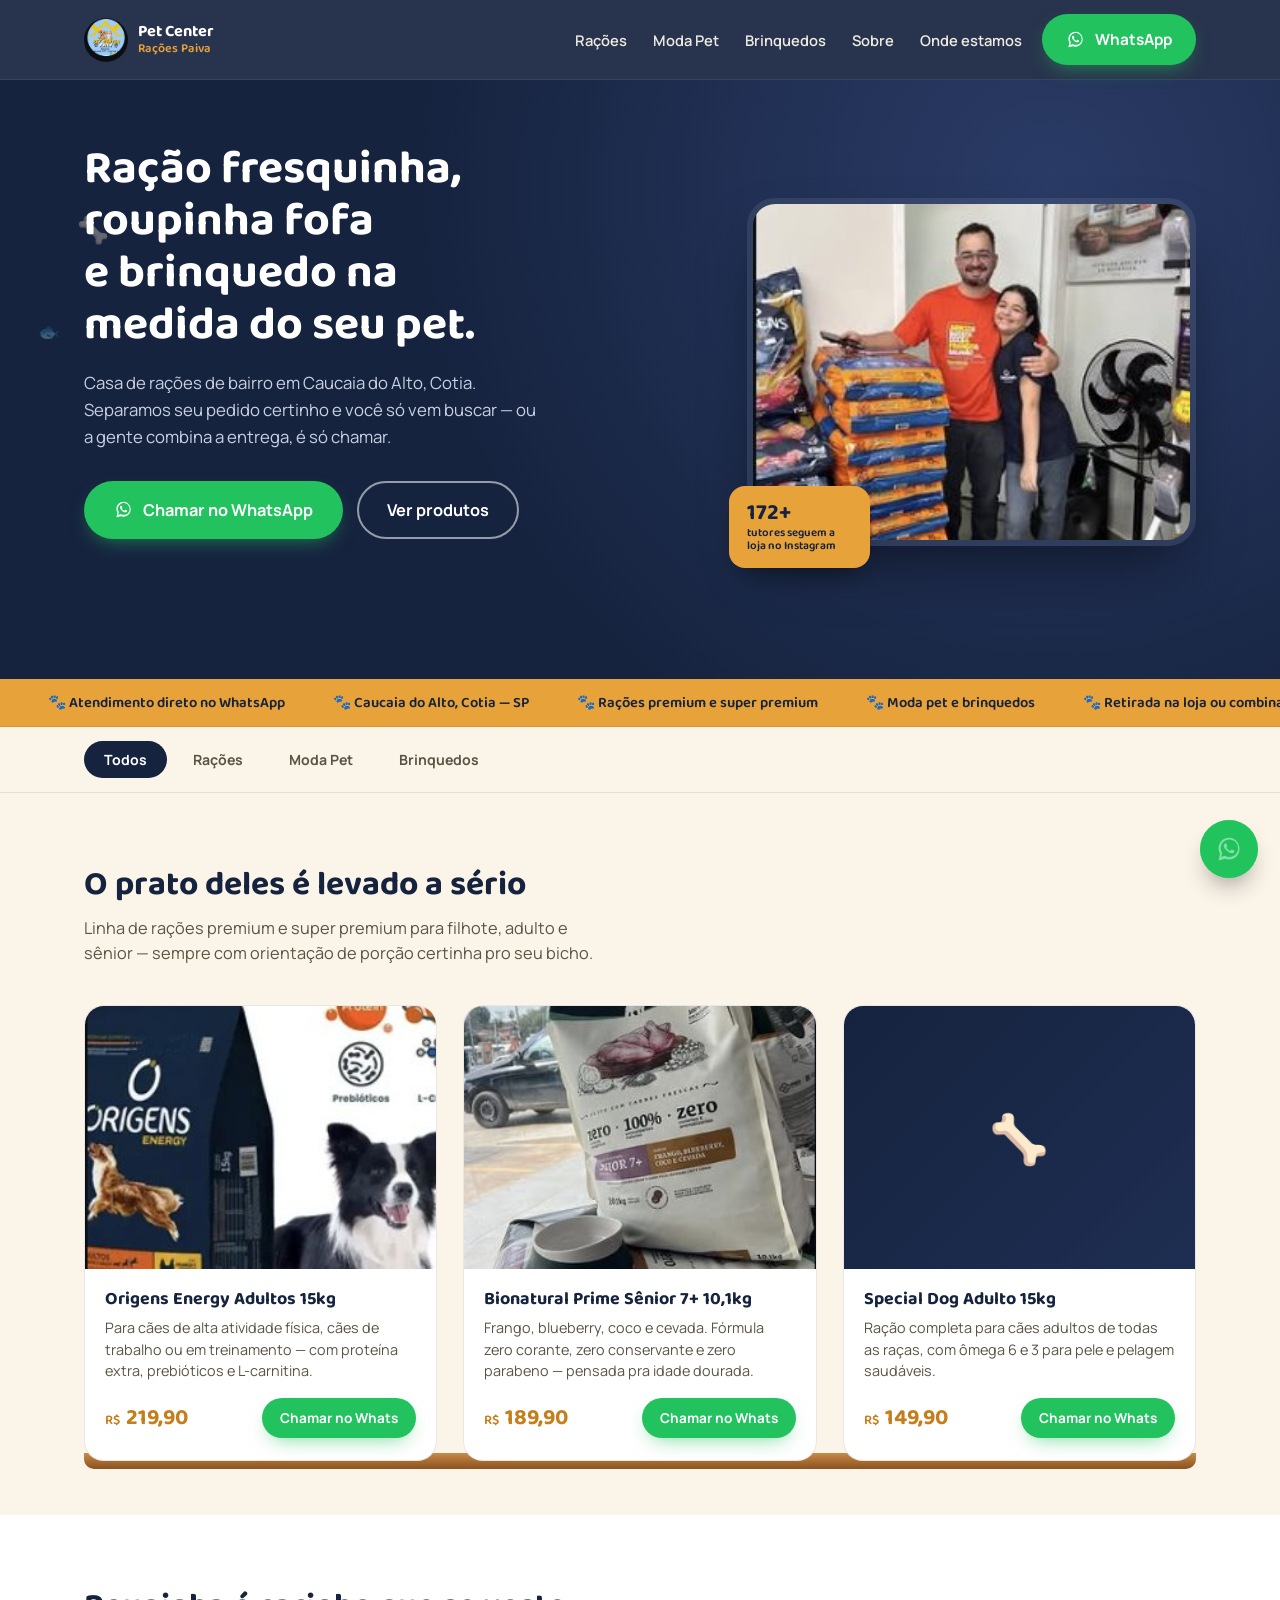
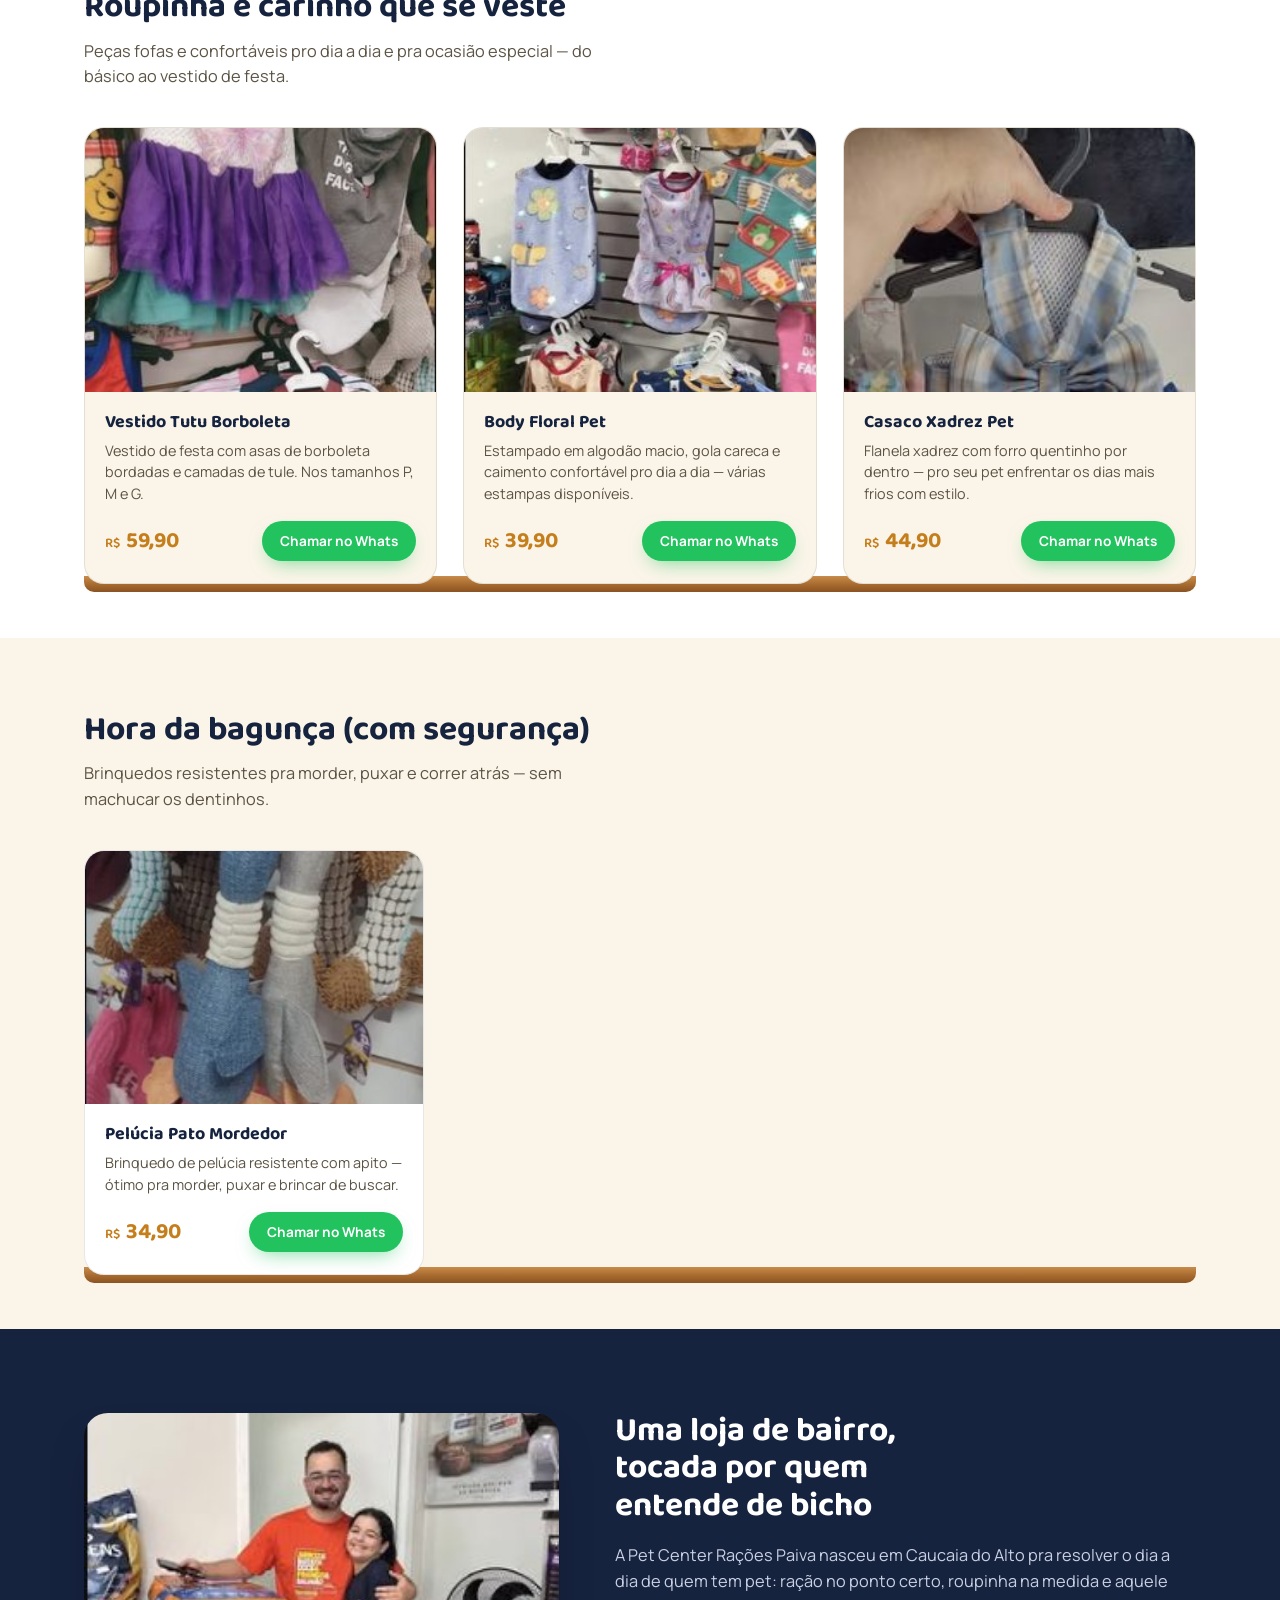
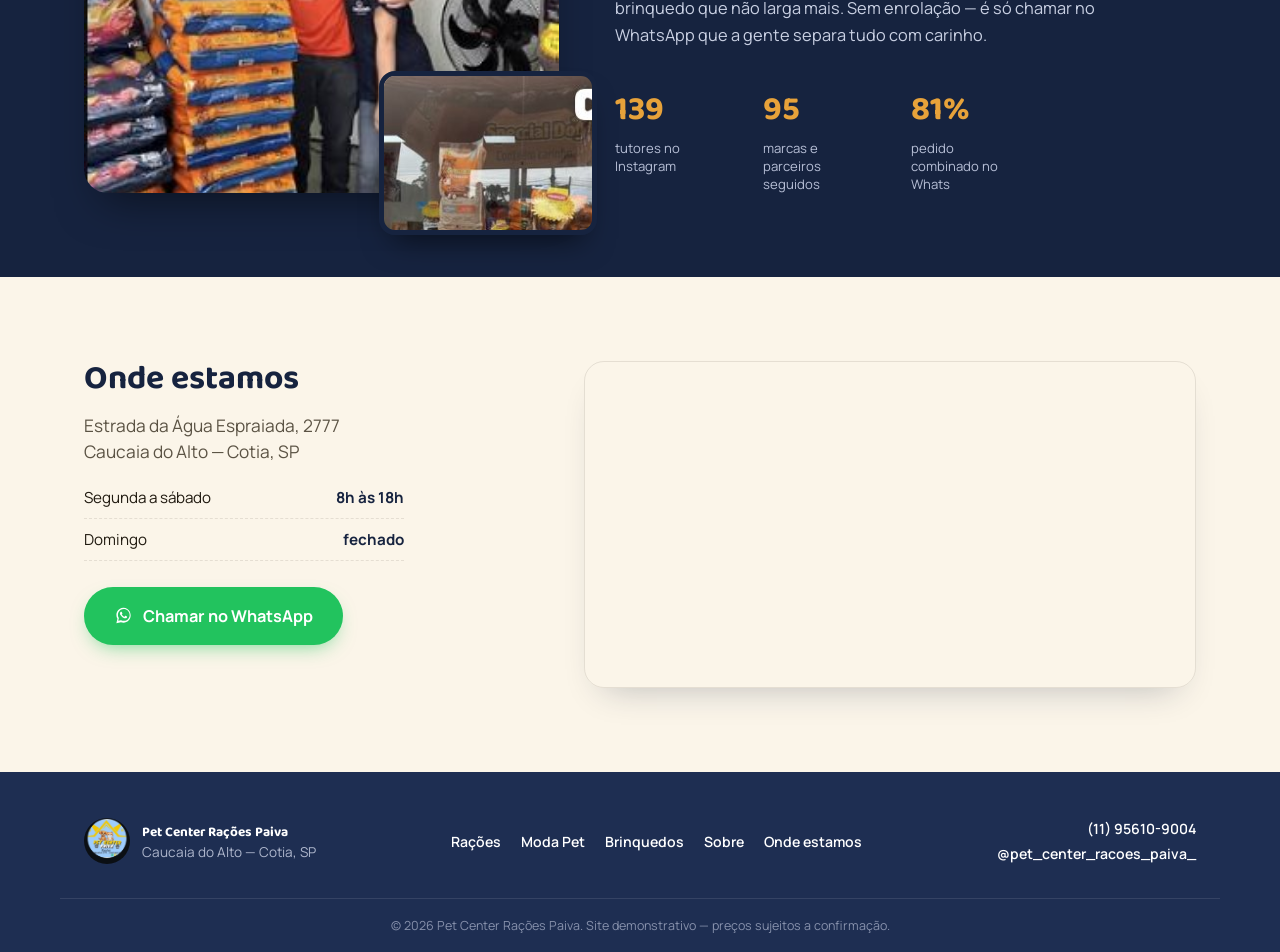
==== commit 355bd429: "Criar index.html" ====
--- a/index.html
+++ b/index.html
@@ -5,11 +5,373 @@
 <meta name="viewport" content="width=device-width, initial-scale=1.0">
 <title>Pet Center Rações Paiva — Caucaia do Alto, Cotia</title>
 <meta name="description" content="Rações premium, moda pet e brinquedos em Caucaia do Alto, Cotia. Peça pelo WhatsApp e venha buscar na loja.">
-<link rel="icon" href="img/logo.png">
+<link rel="icon" href="[data-uri]">
 <link rel="preconnect" href="https://fonts.googleapis.com">
 <link rel="preconnect" href="https://fonts.gstatic.com" crossorigin>
 <link href="https://fonts.googleapis.com/css2?family=Baloo+2:wght@500;600;700;800&family=Manrope:wght@400;500;600;700;800&display=swap" rel="stylesheet">
-<link rel="stylesheet" href="css/style.css">
+<style>
+/* ==========================================================
+   PET CENTER RAÇÕES PAIVA — design tokens
+   ========================================================== */
+:root{
+  --cream: #FBF5E9;
+  --paper: #FFFFFF;
+  --navy: #16233F;
+  --navy-2: #1E2E52;
+  --amber: #E7A23A;
+  --amber-dark: #C57E1C;
+  --leaf: #5B7F4B;
+  --whats: #22C35E;
+  --whats-dark: #1AA34D;
+  --ink: #201A10;
+  --ink-soft: #5B5344;
+  --line: rgba(32,26,16,.1);
+
+  --font-display: "Baloo 2", system-ui, sans-serif;
+  --font-body: "Manrope", system-ui, sans-serif;
+
+  --radius: 20px;
+  --shelf-wood: linear-gradient(180deg, #C88B4A 0%, #A66A2E 55%, #8B5323 100%);
+}
+
+*,*::before,*::after{ box-sizing:border-box; }
+html{ scroll-behavior:smooth; }
+@media (prefers-reduced-motion: reduce){
+  html{ scroll-behavior:auto; }
+  *,*::before,*::after{ animation-duration:.001ms !important; animation-iteration-count:1 !important; transition-duration:.001ms !important; scroll-behavior:auto !important; }
+}
+
+body{
+  margin:0;
+  font-family:var(--font-body);
+  color:var(--ink);
+  background:var(--cream);
+  -webkit-font-smoothing:antialiased;
+}
+img{ max-width:100%; display:block; }
+a{ color:inherit; text-decoration:none; }
+h1,h2,h3{ font-family:var(--font-display); margin:0; line-height:1.12; color:var(--navy); }
+p{ margin:0; }
+ul{ margin:0; padding:0; list-style:none; }
+
+.wrap{ max-width:1160px; margin:0 auto; padding:0 24px; }
+
+/* ---------- Botões ---------- */
+.btn{
+  display:inline-flex; align-items:center; gap:10px;
+  padding:13px 22px; border-radius:100px;
+  font-family:var(--font-body); font-weight:700; font-size:.96rem;
+  white-space:nowrap; border:2px solid transparent; cursor:pointer;
+  transition:transform .18s ease, box-shadow .18s ease, background .18s ease;
+}
+.btn .ico{ width:19px; height:19px; fill:currentColor; flex:none; }
+.btn-whats{ background:var(--whats); color:#fff; box-shadow:0 8px 20px -8px rgba(34,195,94,.65); }
+.btn-whats:hover{ background:var(--whats-dark); transform:translateY(-2px); box-shadow:0 12px 24px -8px rgba(34,195,94,.75); }
+.btn-ghost{ background:transparent; border-color:rgba(255,255,255,.55); color:#fff; }
+.btn-ghost:hover{ background:rgba(255,255,255,.12); transform:translateY(-2px); }
+.btn-lg{ padding:16px 28px; font-size:1.02rem; }
+.btn-sm{ padding:9px 16px; font-size:.85rem; }
+
+/* ==========================================================
+   CABEÇALHO
+   ========================================================== */
+.site-header{
+  position:sticky; top:0; z-index:60;
+  background:rgba(22,35,63,.92);
+  backdrop-filter:blur(8px);
+  border-bottom:1px solid rgba(255,255,255,.08);
+  transition:padding .25s ease;
+}
+.header-inner{ display:flex; align-items:center; gap:20px; padding:14px 24px; }
+.brand{ display:flex; align-items:center; gap:10px; margin-right:auto; }
+.brand-logo{ width:44px; height:44px; border-radius:50%; object-fit:cover; flex:none; }
+.brand-text{ display:flex; flex-direction:column; line-height:1.15; color:#fff; font-family:var(--font-display); }
+.brand-text strong{ font-size:1.02rem; font-weight:700; }
+.brand-text em{ font-style:normal; font-size:.78rem; color:var(--amber); font-weight:600; }
+
+.main-nav{ display:flex; gap:26px; }
+.main-nav a{ color:#EDEBE2; font-weight:600; font-size:.92rem; position:relative; padding:6px 0; }
+.main-nav a::after{
+  content:""; position:absolute; left:0; right:0; bottom:0; height:2px;
+  background:var(--amber); transform:scaleX(0); transform-origin:left; transition:transform .25s ease;
+}
+.main-nav a:hover::after{ transform:scaleX(1); }
+
+.nav-toggle{ display:none; flex-direction:column; justify-content:center; gap:5px; width:38px; height:38px; background:transparent; border:0; cursor:pointer; }
+.nav-toggle span{ display:block; height:2px; background:#fff; border-radius:2px; transition:transform .25s ease, opacity .25s ease; }
+
+/* ==========================================================
+   HERO
+   ========================================================== */
+.hero{
+  position:relative; overflow:hidden;
+  background:radial-gradient(circle at 82% 18%, #2A3B66 0%, var(--navy) 55%), var(--navy);
+  padding:64px 0 78px;
+}
+.hero-sky{ position:absolute; inset:0; pointer-events:none; }
+.cloud{
+  position:absolute; width:210px; height:70px; border-radius:100px;
+  background:rgba(255,255,255,.05);
+  animation:drift 22s linear infinite;
+}
+.c1{ top:14%; left:-220px; animation-duration:32s; }
+.c2{ top:60%; left:-220px; width:150px; height:50px; animation-duration:26s; animation-delay:-10s; }
+@keyframes drift{ from{ transform:translateX(0);} to{ transform:translateX(160vw);} }
+
+.bone{
+  position:absolute; font-size:1.6rem; opacity:.35; filter:grayscale(.2);
+  animation:bob 6s ease-in-out infinite;
+}
+.b1{ top:22%; left:6%; animation-delay:0s; }
+.b2{ top:70%; left:14%; font-size:1.3rem; animation-delay:1.2s; }
+.b3{ top:40%; left:3%; font-size:1.1rem; animation-delay:2.4s; }
+@keyframes bob{ 0%,100%{ transform:translateY(0) rotate(0deg);} 50%{ transform:translateY(-16px) rotate(8deg);} }
+
+.hero-inner{ position:relative; display:grid; grid-template-columns:1.15fr .85fr; gap:56px; align-items:center; }
+.hero-copy h1{ color:#fff; font-size:clamp(2rem, 4vw, 2.9rem); font-weight:700; max-width:14ch; }
+.hero-sub{ display:block; color:#C9D0E3; font-size:1.05rem; line-height:1.6; max-width:46ch; margin-top:18px; }
+.hero-cta{ display:flex; gap:14px; margin-top:30px; flex-wrap:wrap; }
+
+.paw-trail{ display:flex; gap:22px; margin-top:38px; opacity:.85; }
+.paw-trail span{
+  width:14px; height:14px; border-radius:50%;
+  background:var(--amber);
+  opacity:0; transform:scale(.4);
+  animation:pawPop 3.2s ease-in-out infinite;
+}
+.paw-trail span:nth-child(1){ animation-delay:.0s; }
+.paw-trail span:nth-child(2){ animation-delay:.25s; transform-origin:center; margin-top:10px;}
+.paw-trail span:nth-child(3){ animation-delay:.5s; }
+.paw-trail span:nth-child(4){ animation-delay:.75s; margin-top:10px;}
+.paw-trail span:nth-child(5){ animation-delay:1s; }
+.paw-trail span:nth-child(6){ animation-delay:1.25s; margin-top:10px;}
+@keyframes pawPop{
+  0%{ opacity:0; transform:scale(.3); }
+  12%{ opacity:.9; transform:scale(1); }
+  70%{ opacity:.9; transform:scale(1); }
+  90%{ opacity:0; transform:scale(.6); }
+  100%{ opacity:0; }
+}
+
+.hero-photo{ position:relative; }
+.hero-photo img{
+  width:100%; aspect-ratio:4/3.1; object-fit:cover;
+  border-radius:28px;
+  box-shadow:0 30px 60px -20px rgba(0,0,0,.55);
+  border:6px solid rgba(255,255,255,.08);
+}
+.hero-photo-tag{
+  position:absolute; left:-18px; bottom:-22px;
+  background:var(--amber); color:var(--navy);
+  border-radius:16px; padding:14px 18px;
+  box-shadow:0 14px 28px -12px rgba(0,0,0,.5);
+  display:flex; flex-direction:column; line-height:1.2;
+  font-family:var(--font-display);
+}
+.hero-photo-tag strong{ font-size:1.4rem; }
+.hero-photo-tag span{ font-size:.72rem; font-weight:600; max-width:15ch; }
+
+/* entrada orquestrada única (hero) */
+.reveal-load{ opacity:0; transform:translateY(18px); animation:heroIn .7s cubic-bezier(.2,.7,.2,1) forwards; }
+.hero-copy h1.reveal-load{ animation-delay:.05s; }
+.hero-sub.reveal-load{ animation-delay:.2s; }
+.hero-cta.reveal-load{ animation-delay:.35s; }
+.paw-trail.reveal-load{ animation-delay:.5s; }
+.hero-photo.reveal-load{ animation-delay:.25s; }
+@keyframes heroIn{ to{ opacity:1; transform:translateY(0); } }
+
+/* ==========================================================
+   TICKER (faixa de confiança)
+   ========================================================== */
+.ticker{
+  background:var(--amber); color:var(--navy);
+  overflow:hidden; white-space:nowrap; padding:11px 0;
+  border-bottom:1px solid rgba(0,0,0,.08);
+}
+.ticker-track{ display:inline-flex; gap:48px; animation:tickerScroll 26s linear infinite; padding-left:48px; }
+.ticker-track span{ font-family:var(--font-display); font-weight:600; font-size:.92rem; }
+@keyframes tickerScroll{ from{ transform:translateX(0);} to{ transform:translateX(-50%);} }
+
+/* ==========================================================
+   FILTROS
+   ========================================================== */
+.filter-bar-wrap{
+  position:sticky; top:73px; z-index:40;
+  background:var(--cream);
+  border-bottom:1px solid var(--line);
+}
+.filter-bar{
+  position:relative; display:inline-flex; gap:6px;
+  padding:14px 0; margin:0 auto;
+}
+.pill{
+  position:relative; z-index:2;
+  padding:9px 20px; border-radius:100px; border:0; background:transparent;
+  font-family:var(--font-body); font-weight:700; font-size:.88rem; color:var(--ink-soft);
+  cursor:pointer; transition:color .25s ease;
+}
+.pill.is-active{ color:#fff; }
+.pill-indicator{
+  position:absolute; z-index:1; top:14px; left:0; height:calc(100% - 28px);
+  background:var(--navy); border-radius:100px;
+  transition:transform .35s cubic-bezier(.2,.7,.2,1), width .35s cubic-bezier(.2,.7,.2,1);
+}
+
+/* ==========================================================
+   SEÇÕES DE CATEGORIA / PRATELEIRA
+   ========================================================== */
+.cat-section{ padding:74px 0 46px; }
+.cat-section--alt{ background:var(--paper); }
+.cat-head{ max-width:52ch; margin-bottom:38px; }
+.cat-head h2{ font-size:clamp(1.6rem,3vw,2.1rem); }
+.cat-head p{ margin-top:12px; color:var(--ink-soft); font-size:1.02rem; line-height:1.55; }
+
+.shelf-grid{
+  display:grid; grid-template-columns:repeat(3, 1fr); gap:26px;
+}
+.shelf-grid--single{ grid-template-columns:minmax(260px,340px); }
+
+.shelf-edge{
+  height:16px; border-radius:0 0 10px 10px; margin-top:-8px;
+  background:var(--shelf-wood);
+  box-shadow:0 14px 18px -10px rgba(0,0,0,.35);
+}
+
+.product-card{
+  background:var(--paper); border-radius:var(--radius);
+  overflow:hidden; border:1px solid var(--line);
+  display:flex; flex-direction:column;
+  transition:transform .28s cubic-bezier(.2,.7,.2,1), box-shadow .28s ease;
+}
+.cat-section--alt .product-card{ background:var(--cream); }
+.product-card:hover{ transform:translateY(-8px); box-shadow:0 22px 34px -18px rgba(22,35,63,.35); }
+
+.product-photo{ aspect-ratio:4/3; overflow:hidden; background:#EFE7D5; }
+.product-photo img{ width:100%; height:100%; object-fit:cover; transition:transform .5s ease; }
+.product-card:hover .product-photo img{ transform:scale(1.07); }
+.product-photo--icon{ display:flex; align-items:center; justify-content:center; background:linear-gradient(135deg,var(--navy),var(--navy-2)); }
+.icon-badge{ font-size:3rem; }
+
+.product-body{ padding:20px 20px 22px; display:flex; flex-direction:column; gap:8px; flex:1; }
+.product-body h3{ font-size:1.12rem; }
+.product-body p{ color:var(--ink-soft); font-size:.9rem; line-height:1.5; flex:1; }
+.product-foot{ display:flex; align-items:center; justify-content:space-between; gap:12px; margin-top:8px; }
+.price{ font-family:var(--font-display); font-size:1.4rem; font-weight:700; color:var(--amber-dark); }
+.price small{ font-size:.85rem; font-weight:600; margin-right:2px; }
+
+/* ==========================================================
+   SOBRE
+   ========================================================== */
+.about{ padding:84px 0; background:var(--navy); color:#fff; }
+.about-inner{ display:grid; grid-template-columns:.9fr 1.1fr; gap:56px; align-items:center; }
+.about-photos{ position:relative; }
+.about-photo-main{ border-radius:24px; width:100%; aspect-ratio:4/3.2; object-fit:cover; box-shadow:0 24px 44px -18px rgba(0,0,0,.5); }
+.about-photo-sub{
+  position:absolute; width:46%; aspect-ratio:4/3; object-fit:cover;
+  right:-8%; bottom:-11%; border-radius:16px; border:5px solid var(--navy);
+  box-shadow:0 18px 30px -14px rgba(0,0,0,.6);
+}
+.about-copy h2{ color:#fff; font-size:clamp(1.6rem,3vw,2.1rem); max-width:16ch; }
+.about-copy p{ margin-top:16px; color:#C9D0E3; line-height:1.65; font-size:1.02rem; max-width:56ch; }
+
+.stat-row{ display:flex; gap:36px; margin-top:34px; flex-wrap:wrap; }
+.stat{ display:flex; flex-direction:column; }
+.stat-num{ font-family:var(--font-display); font-size:2.1rem; font-weight:700; color:var(--amber); }
+.stat-label{ font-size:.82rem; color:#B7BFD6; max-width:14ch; margin-top:2px; }
+
+/* ==========================================================
+   LOCALIZAÇÃO
+   ========================================================== */
+.local{ padding:84px 0; }
+.local-inner{ display:grid; grid-template-columns:.85fr 1.15fr; gap:48px; align-items:stretch; }
+.local-copy h2{ font-size:clamp(1.6rem,3vw,2.1rem); }
+.local-addr{ display:block; margin-top:14px; font-size:1.08rem; color:var(--ink-soft); line-height:1.5; }
+.hours{ margin-top:22px; display:flex; flex-direction:column; gap:10px; }
+.hours li{ display:flex; justify-content:space-between; max-width:320px; padding-bottom:10px; border-bottom:1px dashed var(--line); font-size:.95rem; }
+.hours strong{ color:var(--navy); }
+.local-copy .btn{ margin-top:26px; }
+.local-map{ border-radius:var(--radius); overflow:hidden; min-height:320px; border:1px solid var(--line); box-shadow:0 18px 34px -20px rgba(22,35,63,.3); }
+.local-map iframe{ width:100%; height:100%; min-height:320px; }
+
+/* ==========================================================
+   RODAPÉ
+   ========================================================== */
+.site-footer{ background:var(--navy-2); color:#fff; padding-top:46px; }
+.footer-inner{ display:flex; flex-wrap:wrap; gap:30px; justify-content:space-between; align-items:center; padding-bottom:34px; border-bottom:1px solid rgba(255,255,255,.1); }
+.footer-brand{ display:flex; align-items:center; gap:12px; }
+.footer-brand img{ width:46px; height:46px; border-radius:50%; }
+.footer-brand div{ display:flex; flex-direction:column; font-size:.85rem; }
+.footer-brand strong{ font-family:var(--font-display); }
+.footer-brand span{ color:#AEB6CC; }
+.footer-links{ display:flex; gap:20px; flex-wrap:wrap; font-size:.88rem; font-weight:600; }
+.footer-links a:hover{ color:var(--amber); }
+.footer-contact{ display:flex; flex-direction:column; gap:6px; font-size:.88rem; font-weight:600; text-align:right; }
+.footer-contact a:hover{ color:var(--amber); }
+.footer-bottom{ text-align:center; font-size:.78rem; color:#8791AC; padding:18px 0; }
+
+/* ==========================================================
+   WHATSAPP FLUTUANTE
+   ========================================================== */
+.fab-whats{
+  position:fixed; right:22px; bottom:22px; z-index:70;
+  width:58px; height:58px; border-radius:50%;
+  background:var(--whats); display:flex; align-items:center; justify-content:center;
+  box-shadow:0 14px 26px -10px rgba(0,0,0,.45);
+}
+.fab-whats svg{ width:28px; height:28px; fill:#fff; }
+.fab-whats::before{
+  content:""; position:absolute; inset:0; border-radius:50%;
+  background:var(--whats); opacity:.55;
+  animation:pulseRing 2.4s ease-out infinite;
+}
+@keyframes pulseRing{ 0%{ transform:scale(1); opacity:.5; } 100%{ transform:scale(1.9); opacity:0; } }
+
+/* ==========================================================
+   SCROLL REVEAL
+   ========================================================== */
+.reveal{ opacity:0; transform:translateY(26px); transition:opacity .7s ease, transform .7s cubic-bezier(.2,.7,.2,1); }
+.reveal.is-visible{ opacity:1; transform:translateY(0); }
+.shelf-grid .product-card{ transition-delay:calc(var(--i,0) * 70ms), 0s; }
+
+/* ==========================================================
+   RESPONSIVO
+   ========================================================== */
+@media (max-width: 980px){
+  .hero-inner{ grid-template-columns:1fr; }
+  .hero-photo{ order:-1; max-width:420px; margin:0 auto; }
+  .about-inner, .local-inner{ grid-template-columns:1fr; }
+  .about-photos{ max-width:440px; margin:0 auto; }
+  .shelf-grid{ grid-template-columns:repeat(2,1fr); }
+}
+
+@media (max-width: 760px){
+  .main-nav{
+    position:fixed; inset:73px 0 0 0; background:var(--navy);
+    flex-direction:column; align-items:flex-start; gap:0; padding:10px 24px 24px;
+    transform:translateX(100%); transition:transform .3s ease; overflow-y:auto;
+  }
+  .main-nav.is-open{ transform:translateX(0); }
+  .main-nav a{ width:100%; padding:14px 0; border-bottom:1px solid rgba(255,255,255,.08); }
+  .nav-toggle{ display:flex; }
+  .header-whats{ display:none; }
+  .nav-toggle.is-open span:nth-child(1){ transform:translateY(7px) rotate(45deg); }
+  .nav-toggle.is-open span:nth-child(2){ opacity:0; }
+  .nav-toggle.is-open span:nth-child(3){ transform:translateY(-7px) rotate(-45deg); }
+
+  .filter-bar-wrap{ top:65px; overflow-x:auto; }
+  .filter-bar{ display:flex; }
+
+  .shelf-grid{ grid-template-columns:1fr; }
+  .footer-inner{ flex-direction:column; align-items:flex-start; text-align:left; }
+  .footer-contact{ text-align:left; }
+}
+
+@media (max-width: 480px){
+  .hero{ padding:44px 0 64px; }
+  .hero-photo-tag{ left:0; bottom:-18px; }
+}
+
+</style>
 </head>
 <body>
 
@@ -17,7 +379,7 @@
 <header class="site-header" id="siteHeader">
   <div class="wrap header-inner">
     <a href="#topo" class="brand">
-      <img src="img/logo.png" alt="Logo Pet Center Rações Paiva" class="brand-logo">
+      <img src="[data-uri]" alt="Logo Pet Center Rações Paiva" class="brand-logo">
       <span class="brand-text">
         <strong>Pet Center</strong>
         <em>Rações Paiva</em>
@@ -78,7 +440,7 @@
     </div>
 
     <div class="hero-photo reveal-load">
-      <img src="img/equipe-loja.jpg" alt="Dono e dona da Pet Center Rações Paiva na loja, ao lado de fardos de ração">
+      <img src="[data-uri]" alt="Dono e dona da Pet Center Rações Paiva na loja, ao lado de fardos de ração">
       <div class="hero-photo-tag">
         <strong>172+</strong>
         <span>tutores seguem a loja no Instagram</span>
@@ -130,7 +492,7 @@
 
         <article class="product-card reveal" data-cat="racao">
           <div class="product-photo">
-            <img src="img/racao-origens-energy.jpg" alt="Pacote de ração Origens Energy 15kg, ao lado de um border collie">
+            <img src="[data-uri]" alt="Pacote de ração Origens Energy 15kg, ao lado de um border collie">
           </div>
           <div class="product-body">
             <h3>Origens Energy Adultos 15kg</h3>
@@ -146,7 +508,7 @@
 
         <article class="product-card reveal" data-cat="racao">
           <div class="product-photo">
-            <img src="img/racao-bionatural-senior.jpg" alt="Pacote de ração Bionatural Prime Sênior 7+ 10,1kg">
+            <img src="[data-uri]" alt="Pacote de ração Bionatural Prime Sênior 7+ 10,1kg">
           </div>
           <div class="product-body">
             <h3>Bionatural Prime Sênior 7+ 10,1kg</h3>
@@ -193,7 +555,7 @@
 
         <article class="product-card reveal" data-cat="moda">
           <div class="product-photo">
-            <img src="img/moda-tutu-borboleta.jpg" alt="Vestido tutu com asas de borboleta para cachorro, pendurado no cabideiro da loja">
+            <img src="[data-uri]" alt="Vestido tutu com asas de borboleta para cachorro, pendurado no cabideiro da loja">
           </div>
           <div class="product-body">
             <h3>Vestido Tutu Borboleta</h3>
@@ -209,7 +571,7 @@
 
         <article class="product-card reveal" data-cat="moda">
           <div class="product-photo">
-            <img src="img/moda-floral.jpg" alt="Roupinhas estampadas para pet penduradas na parede da loja">
+            <img src="[data-uri]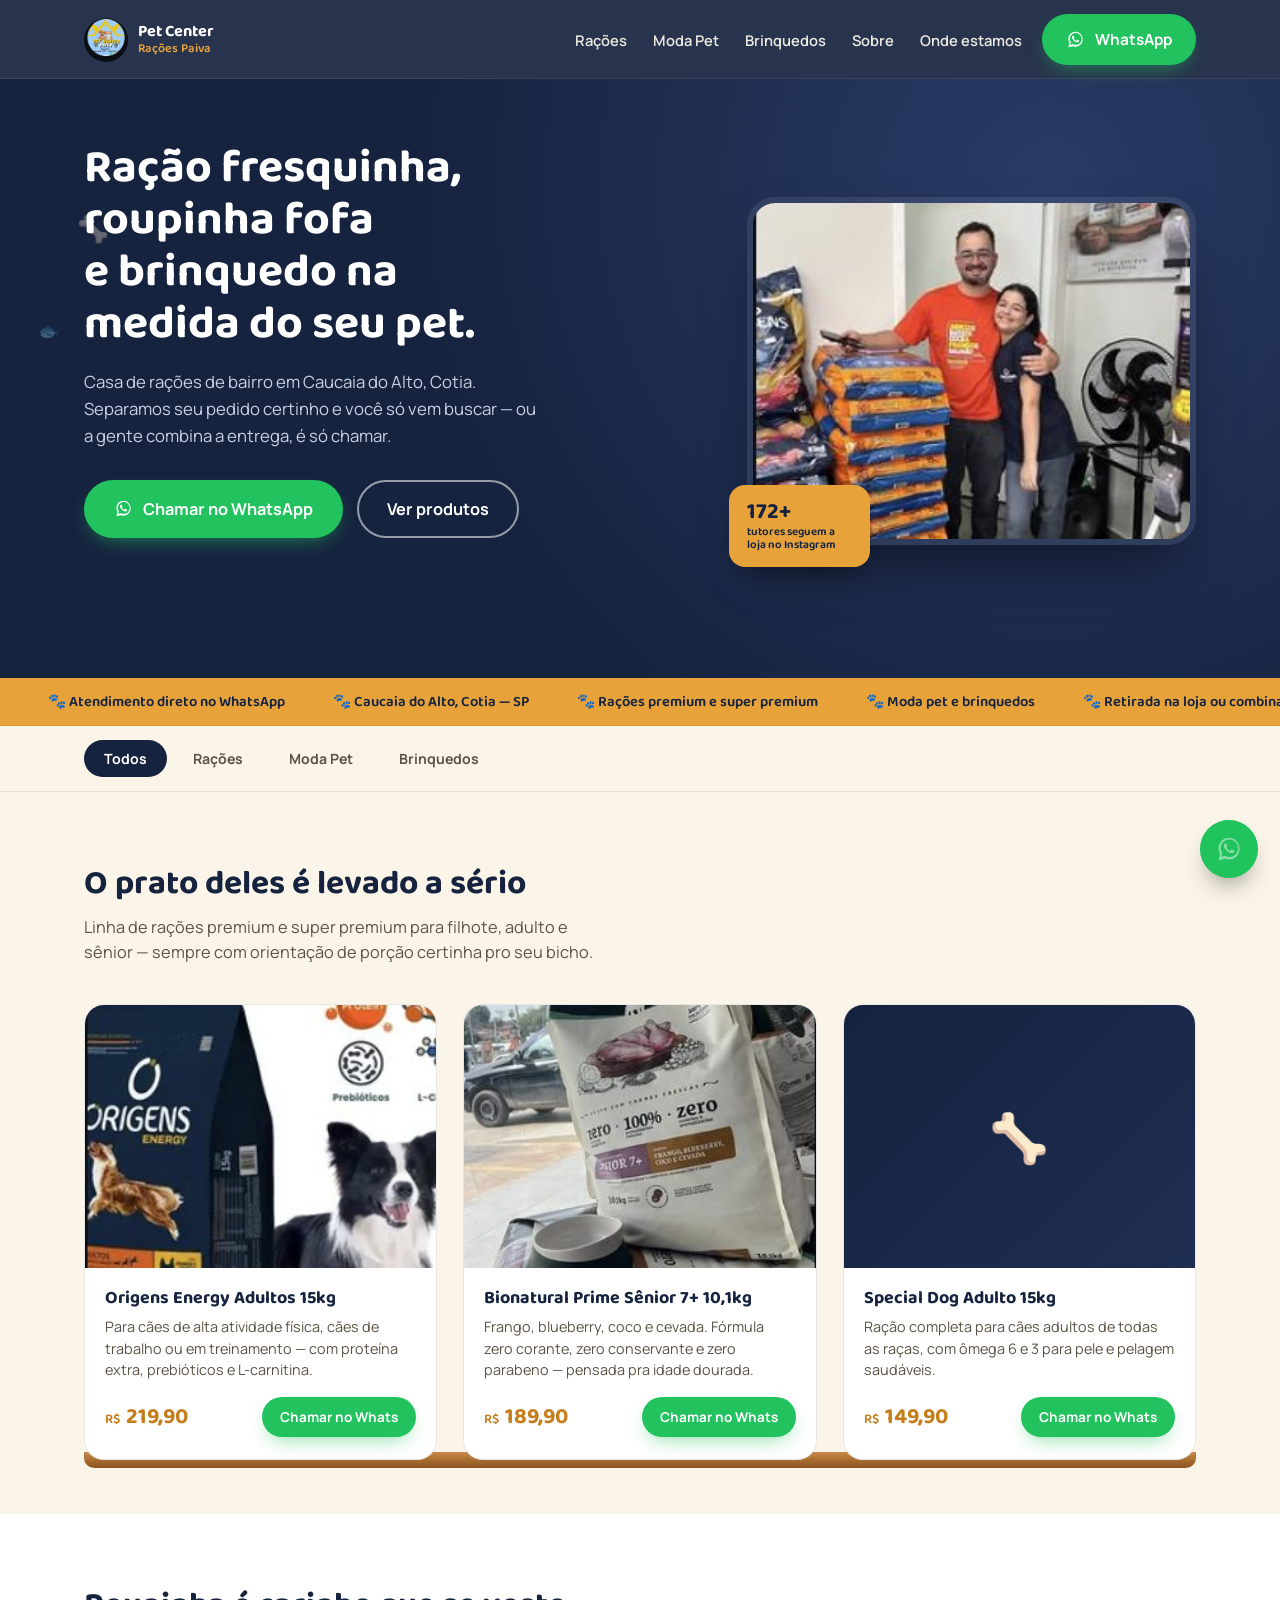
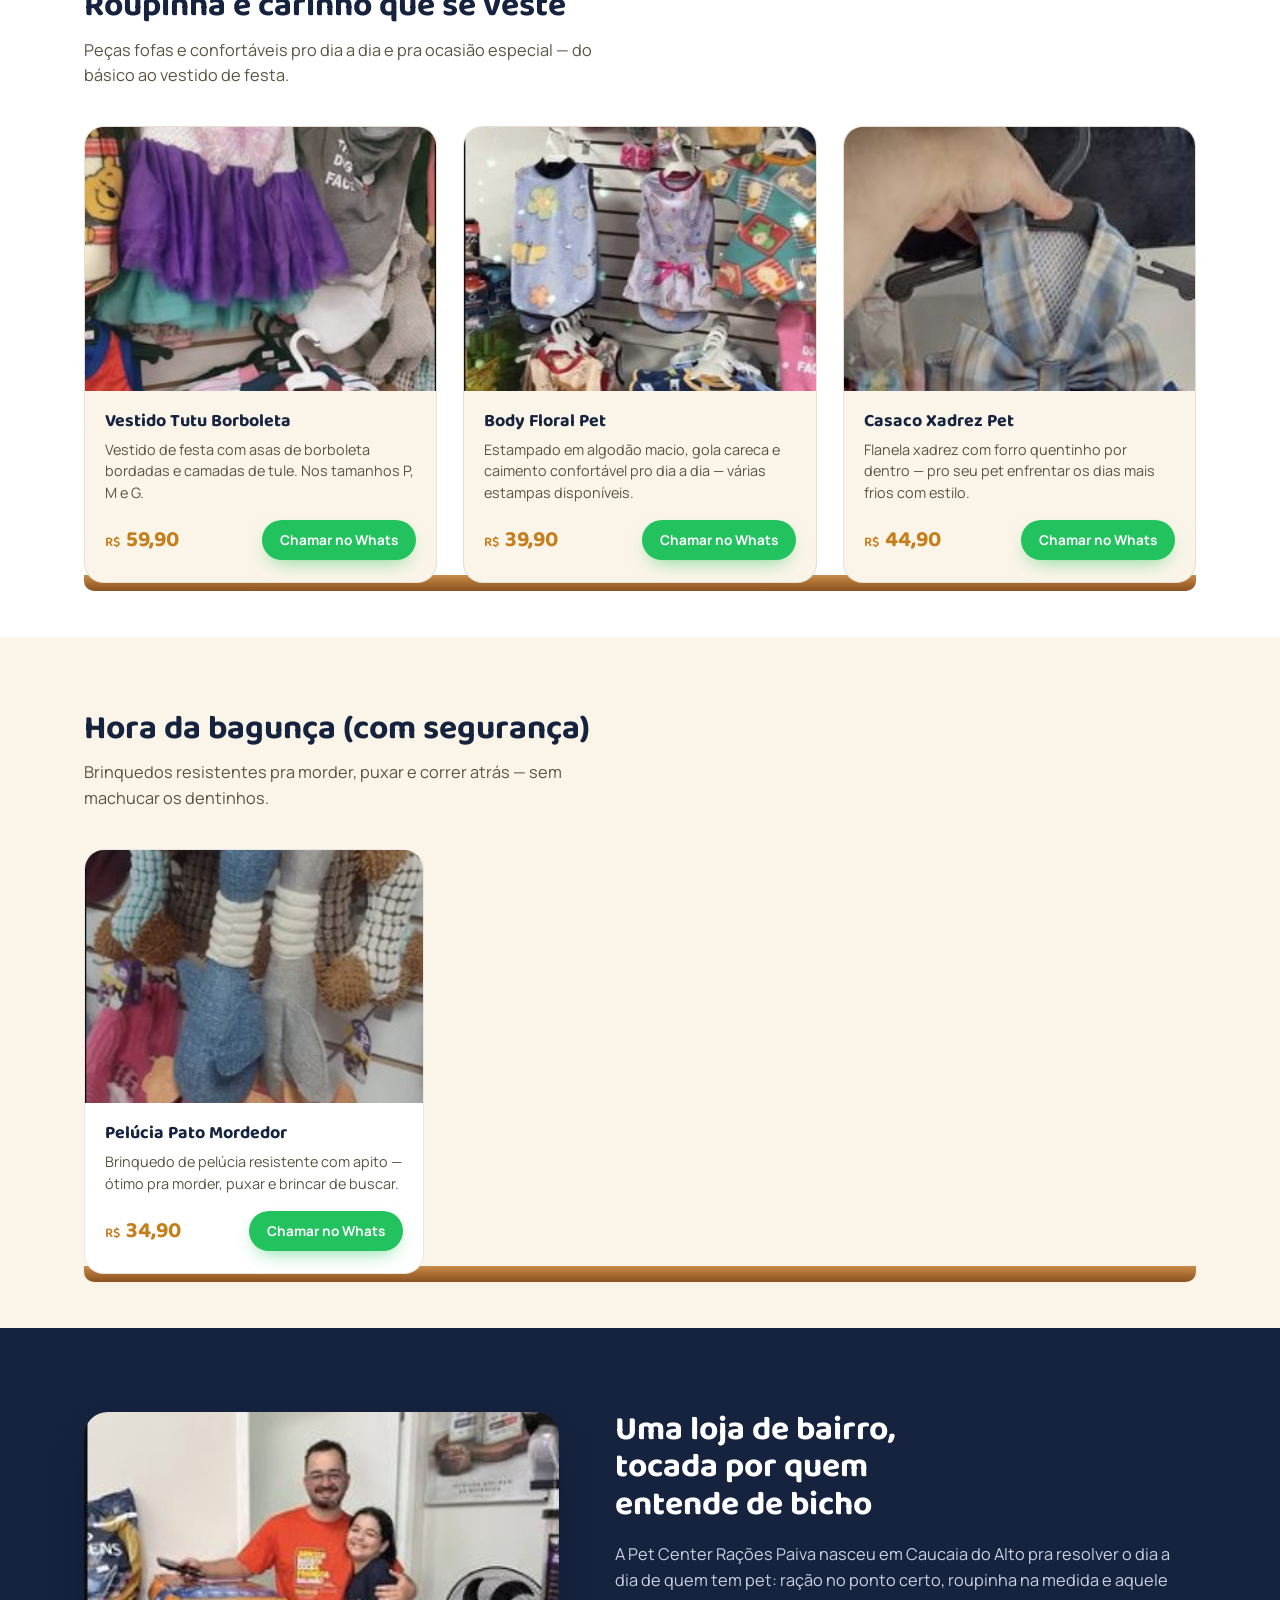
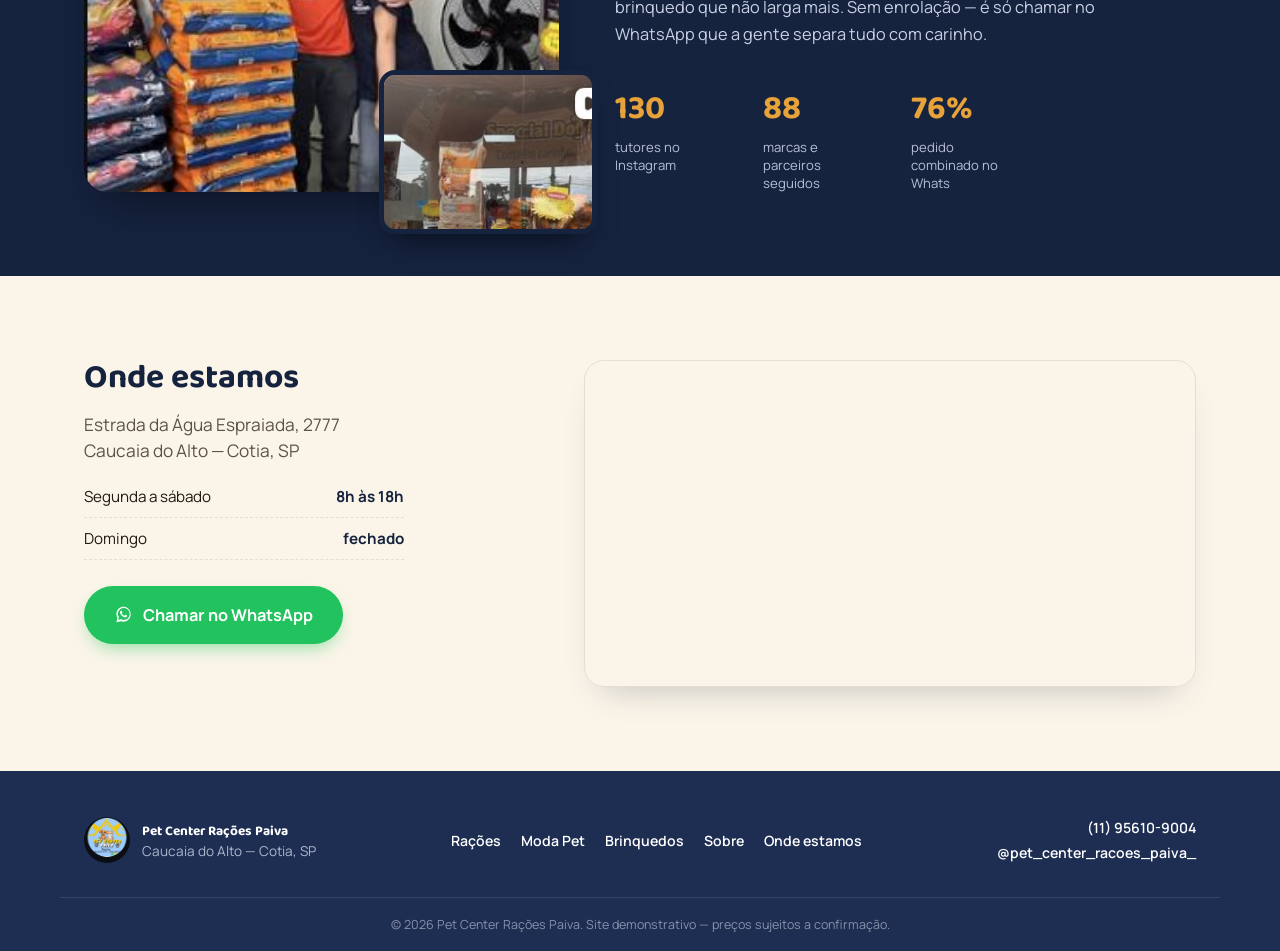
==== commit cbbc53ac: "index.html" ====
--- a/index.html
+++ b/index.html
@@ -77,10 +77,14 @@
    ========================================================== */
 .site-header{
   position:sticky; top:0; z-index:60;
+  transition:padding .25s ease;
+}
+.site-header::before{
+  content:""; position:absolute; inset:0; z-index:-1;
   background:rgba(22,35,63,.92);
+  -webkit-backdrop-filter:blur(8px);
   backdrop-filter:blur(8px);
   border-bottom:1px solid rgba(255,255,255,.08);
-  transition:padding .25s ease;
 }
 .header-inner{ display:flex; align-items:center; gap:20px; padding:14px 24px; }
 .brand{ display:flex; align-items:center; gap:10px; margin-right:auto; }
@@ -222,6 +226,7 @@
    ========================================================== */
 .cat-section{ padding:74px 0 46px; }
 .cat-section--alt{ background:var(--paper); }
+.cat-section, .about, .local{ scroll-margin-top:140px; }
 .cat-head{ max-width:52ch; margin-bottom:38px; }
 .cat-head h2{ font-size:clamp(1.6rem,3vw,2.1rem); }
 .cat-head p{ margin-top:12px; color:var(--ink-soft); font-size:1.02rem; line-height:1.55; }
